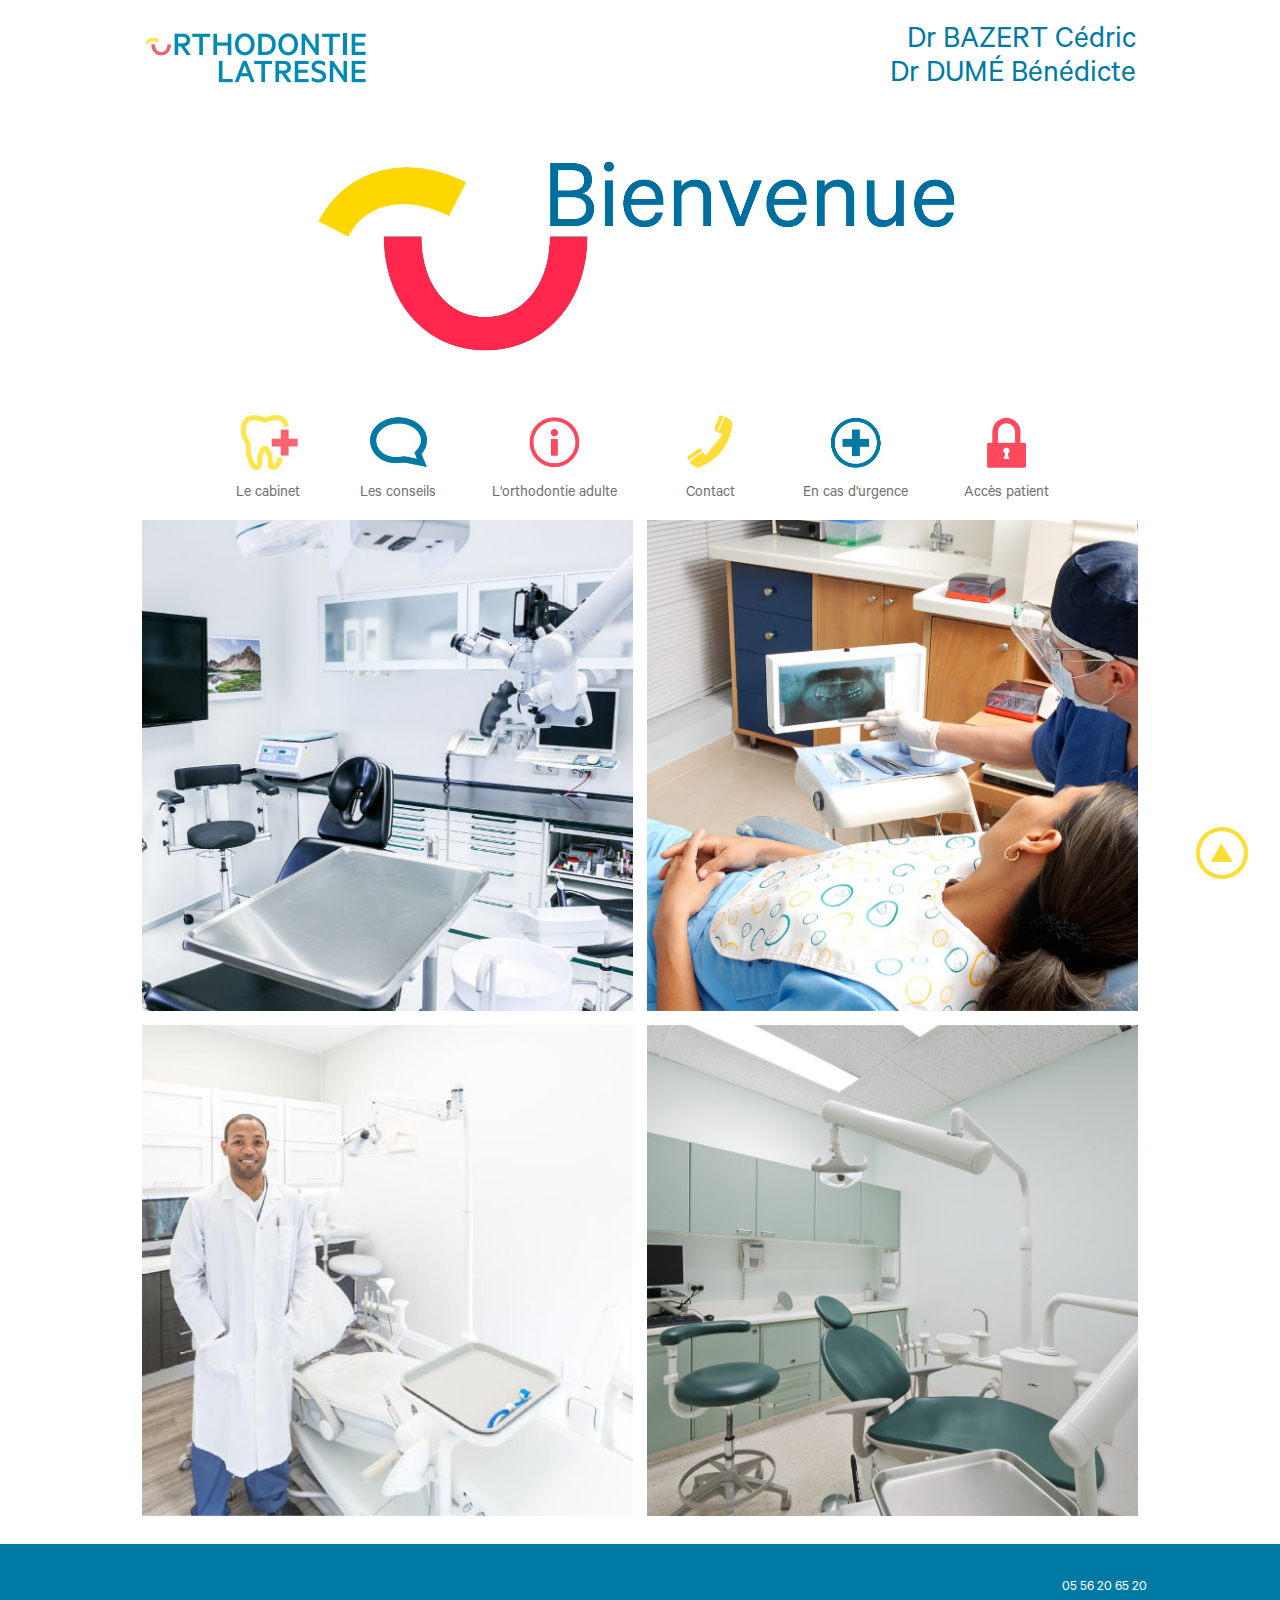
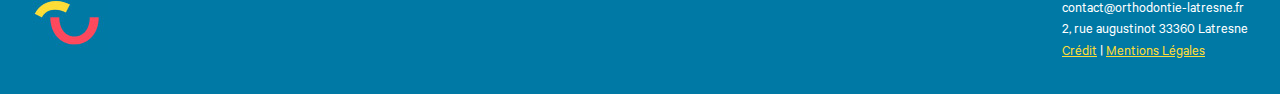
==== index.html @ e1a54021 "V0.4" ====
<!DOCTYPE html>
<html>
<head>
	<meta charset="utf-8">
  <!--<meta http-equiv="Content-Type" content="text/html; charset=UTF-8">-->
  <meta name="viewport" content="width=device-width, initial-scale=1.0">

  <title>Orthodontie Lastresne</title>
<!--[if lt IE 9]>
  <script src="https://oss.maxcdn.com/libs/html5shiv/3.7.0/html5shiv.js"></script>
<![endif]-->
    <link rel="stylesheet" href="css/normalize.css">
  <link href="css/fontawesome-all.css" rel="stylesheet">
   <link rel="stylesheet" href="css/animate.css">
      <link rel="stylesheet" href="css/bootstrap.min.css">
    <link rel="stylesheet" href="style.css">
</head>
<body>


<div class="container-loader">
	<div class="aucentre text-center">
		<span class="loader align-middle"></span>
	</div>
</div>




<!--<header class="container-fluid">
	<div class="row">
		<div class="col-6 mr-auto">
			<a class="navbar-brand" href="#"><img src="logo.png" alt="Orhodontie Latresne"></a>
		</div>
		<div class="col-6">
			<div class="docteurs">
			 Dr BAZERT Cédric<br>
			 Dr DUME Bénédicte
			</div>
		</div>
	</div>
</header>-->
<header class="d-none" id="top">
	<a class="navbar-brand" href="#"><img src="logo.png" alt="Orhodontie Latresne"></a>
	<div class="docteurs">
		 Dr BAZERT Cédric <br>
     Dr DUMÉ Bénédicte
	</div>
</header>

<div style="text-align: center; " class="d-none" id="bienvenue">
		<img src="bienvenue.png" alt="bienvenue" style="max-width: 100%;">
</div>


<nav class="navbar d-none "> <!-- navbar-expand-lg navbar-light -->

<!--
  <button class="navbar-toggler" type="button" data-toggle="collapse" data-target="#navbarSupportedContent" aria-controls="navbarSupportedContent" aria-expanded="false" aria-label="Toggle navigation">
    <span class="navbar-toggler-icon"></span>
  </button>
-->

  <div class="navbar-collapse" id="navbarSupportedContent"> <!-- collapse -->
    <ul class="navbar-nav"> <!--  mr-auto -->

     <!-- <li class="nav-item active">
        <a class="nav-link" href="#">Home <span class="sr-only">(current)</span></a>
      </li>-->

      <li class="nav-item">
        <a class="nav-link" href="cabinet.html">
        	<img src="menu_cabinet.jpg" alt="Le cabinet"><span class="texte-menu"><br>Le cabinet</span>
    	</a>
      </li>
      <li class="nav-item">
        <a class="nav-link" href="conseils.html">
        	<img src="menu_conseils.jpg" alt="Les conseils"><span class="texte-menu"><br>Les conseils</span>
    	</a>
      </li>
      <li class="nav-item">
        <a class="nav-link" href="ortho.html">
        	<img src="menu_orthodontie.jpg" alt="L'orthodontie adulte"><span class="texte-menu"><br>L'orthodontie adulte</span>
    	</a>
      </li>
      <li class="nav-item">
        <a class="nav-link" href="contact.html">
        	<img src="menu_contact.jpg" alt="Contact"><span class="texte-menu"><br>Contact</span>
    	</a>
      </li>
      <li class="nav-item">
        <a class="nav-link" href="urgence.html">
        	<img src="menu_urgence.jpg" alt="En cas d'urgence"><span class="texte-menu"><br>En cas d'urgence</span>
        </a>
      </li>   
      <li class="nav-item">
        <a class="nav-link" href="acces.html">
        	<img src="menu_acces.jpg" alt="Accès patient"><span class="texte-menu"><br>Accès patient</span>
        </a>
      </li>         
    <!--  <li class="nav-item dropdown">
        <a class="nav-link dropdown-toggle" href="#" id="navbarDropdown" role="button" data-toggle="dropdown" aria-haspopup="true" aria-expanded="false">
          Dropdown
        </a>
        <div class="dropdown-menu" aria-labelledby="navbarDropdown">
          <a class="dropdown-item" href="#">Action</a>
          <a class="dropdown-item" href="#">Another action</a>
          <div class="dropdown-divider"></div>
          <a class="dropdown-item" href="#">Something else here</a>
        </div>
      </li> -->

    </ul>
   <!-- <form class="form-inline my-2 my-lg-0">
      <input class="form-control mr-sm-2" type="search" placeholder="Search" aria-label="Search">
      <button class="btn btn-outline-success my-2 my-sm-0" type="submit">Search</button>
    </form>-->
  </div>
</nav>



<!--
<nav class="navbar">
  <div class=" navbar-collapse">
  <ul class="navbar-nav" style="flex-direction: row; ">
    <li class="nav-item">1111</li>
    <li class="nav-item">333333333</li>
    <li class="nav-item">22</li>
    <li class="nav-item">333333333</li>
    <li class="nav-item">22</li>
  </ul>
</div>
</nav>
-->





<div  id="hp" class="container-fluid d-none">
  
  <div class="row">
    <div class="col-sm-6 text-right"><img src="image1hp.jpg" alt=""></div>
    <div class="col-sm-6 text-left"><img src="image2hp.jpg" alt=""></div>
    <div class="col-sm-6 text-right"><img src="image3hp.jpg" alt=""></div>
    <div class="col-sm-6 text-left"><img src="image4hp.jpg" alt=""></div>
  </div>

</div>



<footer class="d-none">
  <img src="logofooter.jpg" alt="" />
  <div>
    05 56 20 65 20 <br>
    contact@orthodontie-latresne.fr<br>
    2, rue augustinot 33360 Latresne<br>
    <a href="" >Crédit</a> | <a href="">Mentions Légales</a>
  </div>
</footer>





<a href="#top" id="backtotop" title="Retourner en haut de la page" style="display: block;"></a>






 <script src="https://ajax.googleapis.com/ajax/libs/jquery/1.9.1/jquery.min.js"></script>
	 <script src="js/bootstrap.min.js" type="text/javascript" charset="utf-8"></script>
   <script type='text/javascript' src='js/smooth-scroll.min.js'></script>
	 	<script type='text/javascript' src='js/script.js'></script>


</body>
</html>
---- style.css ----
/*
Theme Name: Orthodontie Lastresne
Theme URI: http://understrap.com
Author: Holger Koenemann
Author URI: http://www.holgerkoenemann.de
GitHub Theme URI: https://github.com/understrap/understrap
Description: Combination of Automattic´s _s theme and Bootstrap 4. Made as a solid starting point for your next theme project and WordPress website. Use it as starter theme or as a parent theme. It is up to you. Including Font Awesome support, built-in widget slider and much more you need for basic websites. IMPORTANT: All developer dependencies are not bundled with this install file. Just download the .zip, extract it and run "npm install" and "gulp copy-assets" inside the extracted /understrap folder.
That downloads everything and moves it in place so that you can recompile your CSS and JS files;
A developer version (with Gulp/node and Sass sources) is available on gitHub: https://github.com/understrap/understrap
A child theme is available on Github, too: https://github.com/understrap/understrap-child;
Version: 0.8.8
License: UnderStrap WordPress Theme, Copyright 2013-2017 Holger Koenemann
UnderStrap is distributed under the terms of the GNU GPL version 2
License URI: http://www.gnu.org/licenses/gpl-2.0.html
Text Domain: understrap
Tags: one-column, custom-menu, featured-images, theme-options, translation-ready

This theme, like WordPress, is licensed under the GPL.
UnderStrap is based on Underscores http://underscores.me/, (C) 2012-2016 Automattic, Inc.

Resource Licenses:
Font Awesome: http://fontawesome.io/license (Font: SIL OFL 1.1, CSS: MIT License)
Bootstrap: http://getbootstrap.com | https://github.com/twbs/bootstrap/blob/master/LICENSE (Code licensed under MIT, documentation under CC BY 3.0.)
Owl Carousel 2: http://www.owlcarousel.owlgraphic.com/ | https://github.com/smashingboxes/OwlCarousel2/blob/develop/LICENSE (Code licensed under MIT)
and of course
jQuery: https://jquery.org | (Code licensed under MIT)
WP Bootstrap Navwalker by Edward McIntyre: https://github.com/twittem/wp-bootstrap-navwalker | GNU GPL
*/

/*
This file is just used to identify the theme in WordPress.
The compiled CSS output can be found in /css/theme.css
The SASS sources for it can be found in /sass/
The dependencies can be found in /src/ after running "gulp copy-assets" terminal command

...and now go out and play!
*/



	    #wpadminbar{
        display:none;
    }



@font-face {
  font-family: Calibre;
  src: url(Calibre-Regular.otf);
}

html{
		overflow: hidden;
}

html, body{
	width: 100%;
	height: 100%;
	font-size: 100%; 
	font-weight: 400;
	color: #FFFFFF;
	background-color: white;
	font-family: Calibre;

}

header{
padding: 1rem;
display: flex;
justify-content: space-between;
align-items: center;
	max-width: 80%;
	margin: 0 auto;
}


.docteurs{
	/*display: inline;*/
	text-align: right;
	color: #0079A5;
	font-size: 2rem;
	line-height: 1.06;
	
}




/*
.navbar-collapse{
	justify-content: center;
}*/


/*
.navbar, .navbar-collapse{
	justify-content: center;
}*/

.navbar-nav{
	justify-content: space-around;
	flex-direction: row;
	max-width: 70%;
	margin: 0 auto;
	flex-wrap: wrap;
}

.nav-link{
	text-align: center;
}

.navbar-light .navbar-nav .nav-link{
	text-align: center;
}

.texte-menu{
	color: #707070;
}

#hp {
	/*text-align: center;*/
	max-width: 80%;
	margin: 0 auto;
}

#hp div {
padding-right: 7px;
padding-left: 7px;
padding-bottom: 14px;
}

#hp img {
max-width: 100%;
}

footer{
	background-color: #0079A5;
	padding: 2rem;
display: flex;
justify-content: space-between;
align-items: center;
color: white;
font-size: .9rem;
}

footer a {
	color : #FFDD37;
	text-decoration: underline;
}
footer a:hover {
	color : #FF495D;
	text-decoration: none;
}

#cabinet {
	/*text-align: center;*/
	max-width: 80%;
	margin: 0 auto;
}
#cabinet div {
padding-right: 7px;
padding-left: 7px;


}
#cabinet .ligne {
margin-bottom: 14px;
}

#cabinet .blocrouge {
background-color: #FF495D; 
max-width:503px; 
height: 100%; 
width: 100%; 
padding: 3rem;
float: right;
overflow: auto;
display: flex;
flex-direction: column;
justify-content: center;
}



#cabinet .blocbleu {
background-color: #0079A5; 
max-width:503px; 
/*max-height: 503px; */
height: 100%; 
width: 100%; 
padding: 3rem;
float: left;
overflow: auto;
display: flex;
flex-direction: column;
justify-content: center;
/*margin-right:auto; 
margin-left:0;*/

}

#cabinet .blocjaune {
background-color: #FFDD37; 
max-width:503px; 
/*max-height: 503px; */
height: 100%; 
width: 100%; 
padding: 3rem;
float: right;
overflow: auto;
display: flex;
flex-direction: column;
justify-content: center;
/*margin-right:auto; 
margin-left:0;*/

}

 img {
max-width: 100%;
}


#cabinet h1 {
font-size: 2.2rem;
color: #FFDD37;
text-align: center;
margin-bottom: 2rem;
}

#cabinet h2 {
font-size: 1.6rem;
color: #FF495D;
margin-top: 2.2rem;
margin-bottom: 1.2rem;
}


#cabinet p {
font-size: 0.9rem;
font-weight: 200;
}

#cabinet p span{
font-size: 1.1rem;
font-weight: 200;
line-height: 1.2rem;
}


.nopacity{
	opacity: 0;
}

#cabinet .bleu{
	color: #0079A5;
}

#cabinet .flechejaune{
width: 100%;
position: relative;
bottom: 0px;
max-width:503px; 
float: right;
}




.bleu{
	color: #0079A5;
}

.rouge{
	color: #FF495D;
}

.jaune{
	color: #FFDD37;
}


#sousmenuconseils .fixed{
position: fixed;
top:100px;
z-index: 100;
background-color: white;
}


#sousmenuconseils a {
	padding-right: 0px;
padding-left: 30px;
}

.bgrouge{
	background-color: #FF495D;
	display: flex;
flex-direction: column;
justify-content: space-around;
align-items: center;
padding: 2rem;
padding-bottom: 1rem;
height: 100%;
}


.bgjaune{
	background-color: #FFDD37;
	display: flex;
flex-direction: column;
justify-content: space-around;
align-items: center;
padding: 2rem;
padding-bottom: 1rem;
height: 100%;
}

.bgbleu{
	background-color: #0079A5;;
	display: flex;
flex-direction: column;
justify-content: space-around;
align-items: center;
padding: 2rem;
padding-bottom: 1rem;
height: 100%;
}


.bgblanc{
	background-color: #FFF;
	display: flex;
flex-direction: column;
justify-content: space-around;
align-items: center;
/*padding: 2rem;*/
padding-bottom: 1rem;
height: 100%;
}

a{
	color: white; 
}
a:hover{
	color: inherit; 
   -webkit-transition: all 1s; /* Safari prior 6.1 */
  transition: all 1s;
}
 .bloc a{
	 
   -webkit-transition: all 1s; /* Safari prior 6.1 */
  transition: all 1s;
}
 .bloc a:hover{
	
  transform: scale(.98, .98);
   -webkit-transition: all 1s; /* Safari prior 6.1 */
  transition: all 1s;
}

 .bloc2 a{
 /*	color: inherit;*/

   -webkit-transition: all 1s; /* Safari prior 6.1 */
  transition: all 1s;
}


 .bloc2 a:hover{
	color: inherit;
 /* transform: translate(0px, 5px);
   -webkit-transition: all 1s;*/
  transition: all 1s;
}
/*
 .bloc2 a:hover>.arrow-downbleu{
	color: inherit;
  transform: translate(0px, 5px);
   -webkit-transition: all 1s; 
  transition: all 1s;
}*/

.bloc2:hover { 
  transform: translate(0px, 4px);
   -webkit-transition: all 1s; /* Safari prior 6.1 */
  transition: all 1s;
 }

a.bleu, a.rouge, a.jaune{
	
	-webkit-transition: all 1s; /* Safari prior 6.1 */
  transition: all 1s;

}


a.bleu:hover{
/* outline: 5px solid grey;*/
color: #0079A5;
 /*color: #FF495D;*/
 /*text-decoration: none;*/
 -webkit-transition: all 1s; /* Safari prior 6.1 */
  transition: all 1s;
 /* transform: scale(.9, .9);*/
}
 a.rouge:hover{
 /*outline: 5px solid grey;*/
 color: #FF495D;
 /*color: #0079A5;*/
 /*text-decoration: none;*/
 -webkit-transition: all 1s; /* Safari prior 6.1 */
  transition: all 1s;
 /* transform: scale(.9, .9);*/
}
 a.jaune:hover{
 /*outline: 5px solid grey;*/
 color: #FFDD37;
 /*color: #0079A5;*/
 /*text-decoration: none;*/
 -webkit-transition: all 1s; /* Safari prior 6.1 */
  transition: all 1s;
 /* transform: scale(.9, .9);*/
}




.arrow-downrouge {
  width: 0; 
  height: 0; 
  border-left: 200px solid transparent;
  border-right: 200px solid transparent;
  
  border-top: 40px solid #FF495D;
 /* -webkit-transition: all 1s;
  transition: all 1s;*/
}

.arrow-downbleu {
  width: 0; 
  height: 0; 
  border-left: 200px solid transparent;
  border-right: 200px solid transparent;
  display: block;
  border-top: 40px solid #0079A5;
 /* -webkit-transition: all 1s; 
  transition: all 1s;*/
}

.arrow-downjaune {
  width: 0; 
  height: 0; 
  border-left: 200px solid transparent;
  border-right: 200px solid transparent;
  
  border-top: 40px solid #FFDD37;
 /* -webkit-transition: all 1s; 
  transition: all 1s;*/
}




#conseils {
	/*text-align: center;*/
	max-width: 80%;
	margin: 0 auto;
}

#conseils .blocrouge {
background-color: #FF495D; 
max-width:503px; 
height: 100%; 
width: 100%; 
padding: 3rem;
float: right;
overflow: auto;
display: flex;
flex-direction: column;
justify-content: center;
}


#conseils h1 {
font-size: 2.2rem;
color: #FFDD37;
text-align: center;
margin-bottom: 2rem;
}


#conseils .ligne {
padding-right: 7px;
padding-left: 7px;
margin-bottom: 14px;
}

#conseils .ligne2 {
padding-right: 4px;
padding-left: 4px;
margin-bottom: 4px;
}

#conseils .bloc2 {
padding: 4px;
}

#conseils .bloc {
padding: 3px;
}


#conseils p {
font-size: 0.9rem;
font-weight: 200;
}


	
	.video-responsive{
    overflow:hidden;
    margin-top: 1rem;
    padding-bottom:56.25%;
    position:relative;
    height:0;
}
.video-responsive iframe{
    left:0;
    top:0;
    height:100%;
    width:100%;
    position:absolute;
}
  .video-fluid{
	  height:100%;
	  width:100%;
	  /* background-color: black; */
  }  



#backtotop {
  display: none; /* Hidden by default */
  position: fixed; /* Fixed/sticky position */
  bottom: 20px; /* Place the button at the bottom of the page */
  right: 30px; /* Place the button 30px from the right */
  z-index: 99; /* Make sure it does not overlap */
  border: none; /* Remove borders */
  outline: none; /* Remove outline */
  /*background-color: red; */
  color: white; /* Text color */
  cursor: pointer; /* Add a mouse pointer on hover */
  padding: 15px; /* Some padding */
  border-radius: 30px; /* Rounded corners */
/*background-color: rgba(0, 0, 0, 1);
            background-repeat: no-repeat;
            background-position: center center;*/
background-image: url(flechetotop.png);  
            height: 55px;
            width: 55px;
            /*transform: rotate(-90deg);*/
}

#backtotop:hover {
  background-color: #555; /* Add a dark-grey background on hover */
}



/*****************LOADER***************/



@keyframes tourne {
    0% { transform: rotate(0deg); }
    100% { transform: rotate(360deg); }
}

@keyframes spin {
    0% { transform: rotate(0deg); }
    100% { transform: rotate(360deg); }
}

.container-loader {
	padding: 0;
	margin: 0;
width: 100%;
height: 100%;
   background-color: #fff; 

	}

	.aucentre{
	
		width: 100%;
		height:100%;
	  transform: translate(-60px, -60px);
		-webkit-transform: translate(-60px, -60px);
	}
	
.loader {
border: 20px solid transparent;
  border-bottom: 20px solid #FF495D;
    border-top: 20px solid #FFDD37; 
    border-radius: 50%;
   width: 150px;
    height: 150px;
position: absolute;
top: 50%;
 	left: 50%;
   animation: spin 2s linear infinite;
	 -webkit-animation: spin 2s linear infinite;

}





/********************RESPONSIVE******************/



@media (max-width: 992px){

/*
	.texte-menu{
		display: none;
	}*/


	.navbar-nav{
	max-width: 95%;
}
	header{
	max-width: 95%;
}
	.docteurs{
	font-size: 1.5rem;
}

#cabinet h1 {
font-size: 1.5rem;

margin-bottom: 1rem;
}

#cabinet p {
font-size: 0.8rem;

}


}

@media (max-width: 700px){

.texte-menu{
	display: none;
}


 }



@media (min-width: 1024px){

#fichesconseils{
	max-width: 80%;
	margin: 0 auto;
}


 }


 @media (min-width: 1297px){



#videos{
	/*max-width: 80%;*/
	margin: 0 auto;
}

 }*
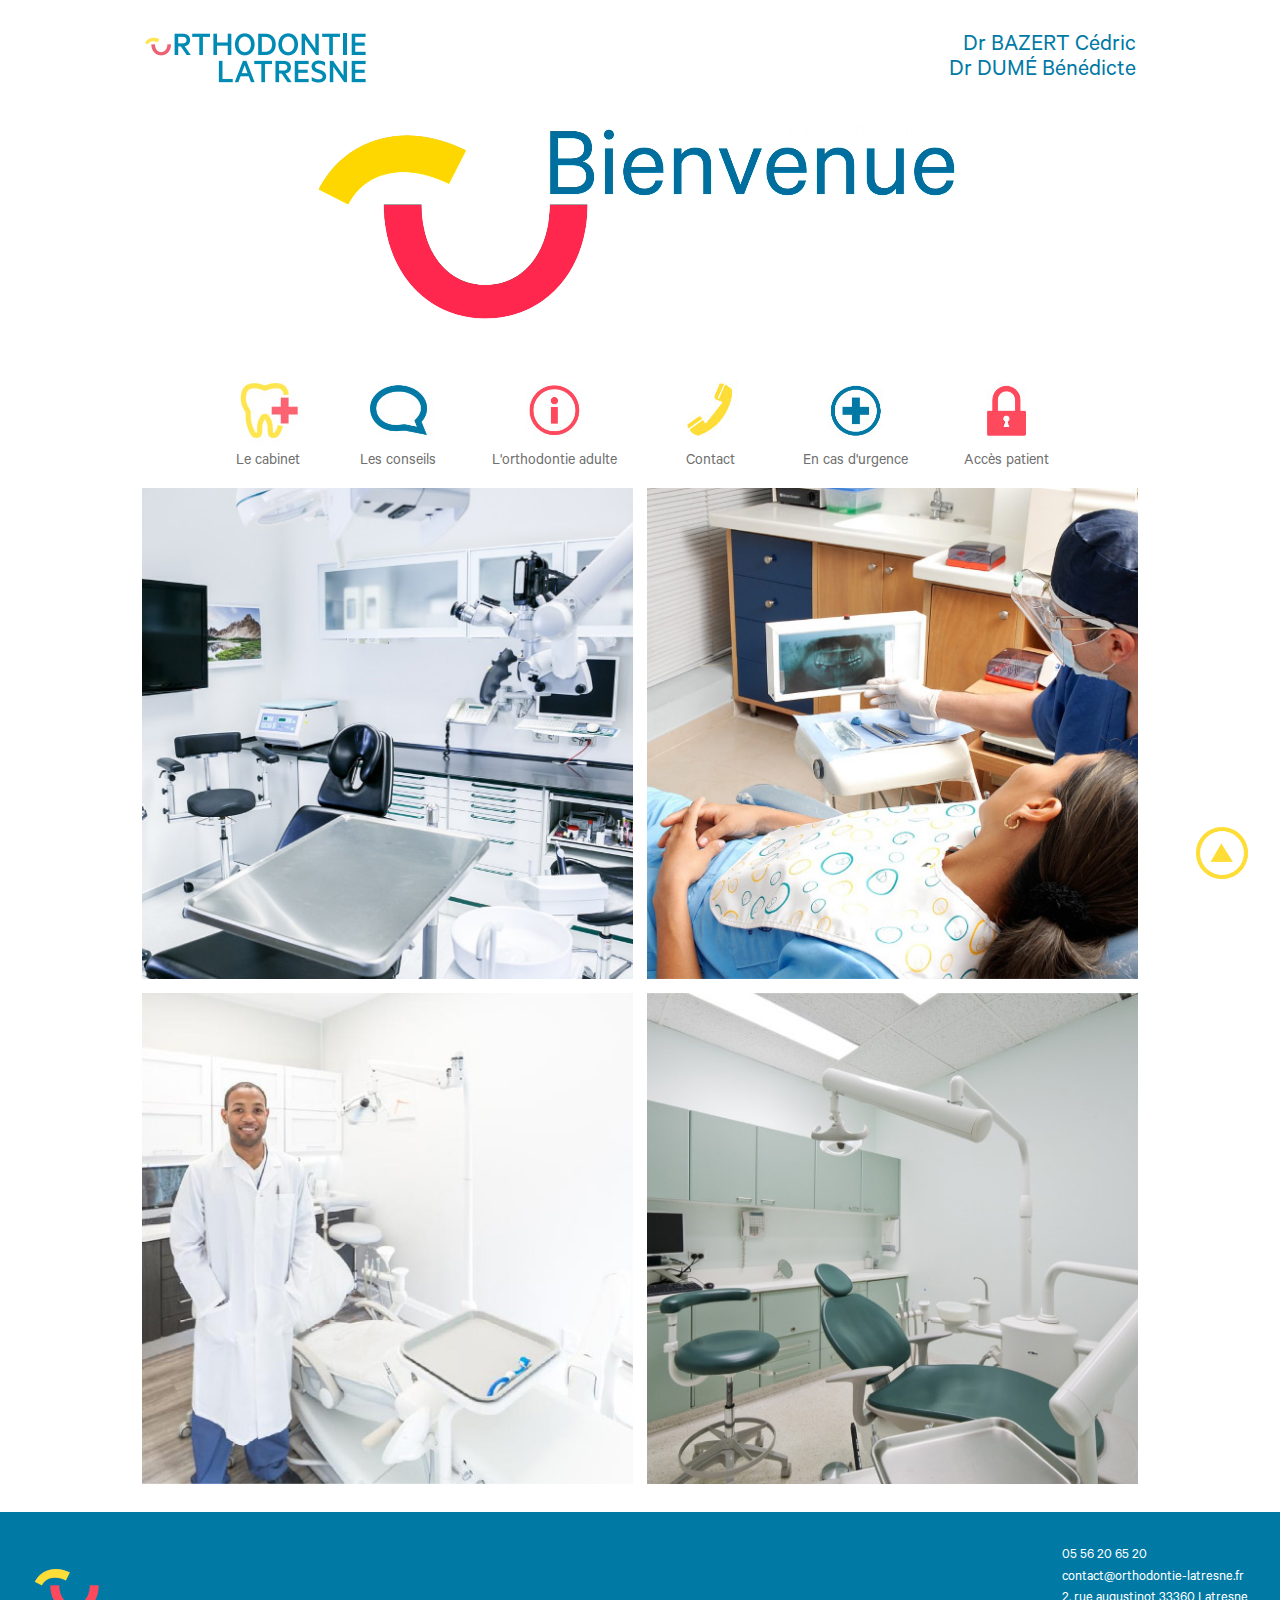
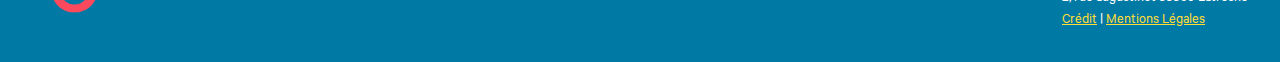
==== commit d0850802: "V0.5" ====
--- a/index.html
+++ b/index.html
@@ -40,15 +40,35 @@
 		</div>
 	</div>
 </header>-->
-<header class="d-none" id="top">
+
+<!--
+<header class="d-none fixed-top" id="top"> 
 	<a class="navbar-brand" href="#"><img src="logo.png" alt="Orhodontie Latresne"></a>
 	<div class="docteurs">
 		 Dr BAZERT Cédric <br>
      Dr DUMÉ Bénédicte
 	</div>
 </header>
-
-<div style="text-align: center; " class="d-none" id="bienvenue">
+-->
+
+<header class="d-none fixed-top" id="top"> <!--  sticky-top-->
+
+  <div class="container-fluid">
+    <div class="row">
+      <div class="col-6">
+       <a class="navbar-brand" href="index.html"><img src="logo.png" alt="Orhodontie Latresne"></a>
+     </div>
+     <div class="col-6 docteurs">
+       Dr BAZERT Cédric <br>
+       Dr DUMÉ Bénédicte
+     </div>
+  </div>
+</div>
+
+</header>
+
+
+<div style="text-align: center; margin-top: 114px;" class="d-none" id="bienvenue">
 		<img src="bienvenue.png" alt="bienvenue" style="max-width: 100%;">
 </div>
 
--- a/style.css
+++ b/style.css
@@ -66,19 +66,31 @@
 
 header{
 padding: 1rem;
-display: flex;
+/*display: flex;
 justify-content: space-between;
-align-items: center;
+align-items: center;*/
 	max-width: 80%;
 	margin: 0 auto;
-}
+	background-color: white;
+	/*position: fixed;*/
+}
+
+header .container-fluid{
+
+	padding: 0;
+} 
+header .row{
+	align-items: center;
+	padding: 0;
+}
+
 
 
 .docteurs{
 	/*display: inline;*/
 	text-align: right;
 	color: #0079A5;
-	font-size: 2rem;
+	font-size: 1.5rem;
 	line-height: 1.06;
 	
 }
@@ -279,18 +291,23 @@
 	color: #FFDD37;
 }
 
-
+/*
 #sousmenuconseils .fixed{
 position: fixed;
 top:100px;
 z-index: 100;
 background-color: white;
-}
-
+}*/
+
+/*
+#sousmenuconseils {
+padding-top: 1rem;
+}*/
 
 #sousmenuconseils a {
 	padding-right: 0px;
 padding-left: 30px;
+
 }
 
 .bgrouge{
@@ -637,7 +654,7 @@
 	max-width: 95%;
 }
 	.docteurs{
-	font-size: 1.5rem;
+	font-size: 1rem;
 }
 
 #cabinet h1 {
@@ -660,6 +677,13 @@
 	display: none;
 }
 
+#conseils .blocrouge{
+	padding: 1rem;
+}
+#conseils h1{
+	font-size: 1.8rem;
+	margin-bottom: 1rem;
+}
 
  }
 
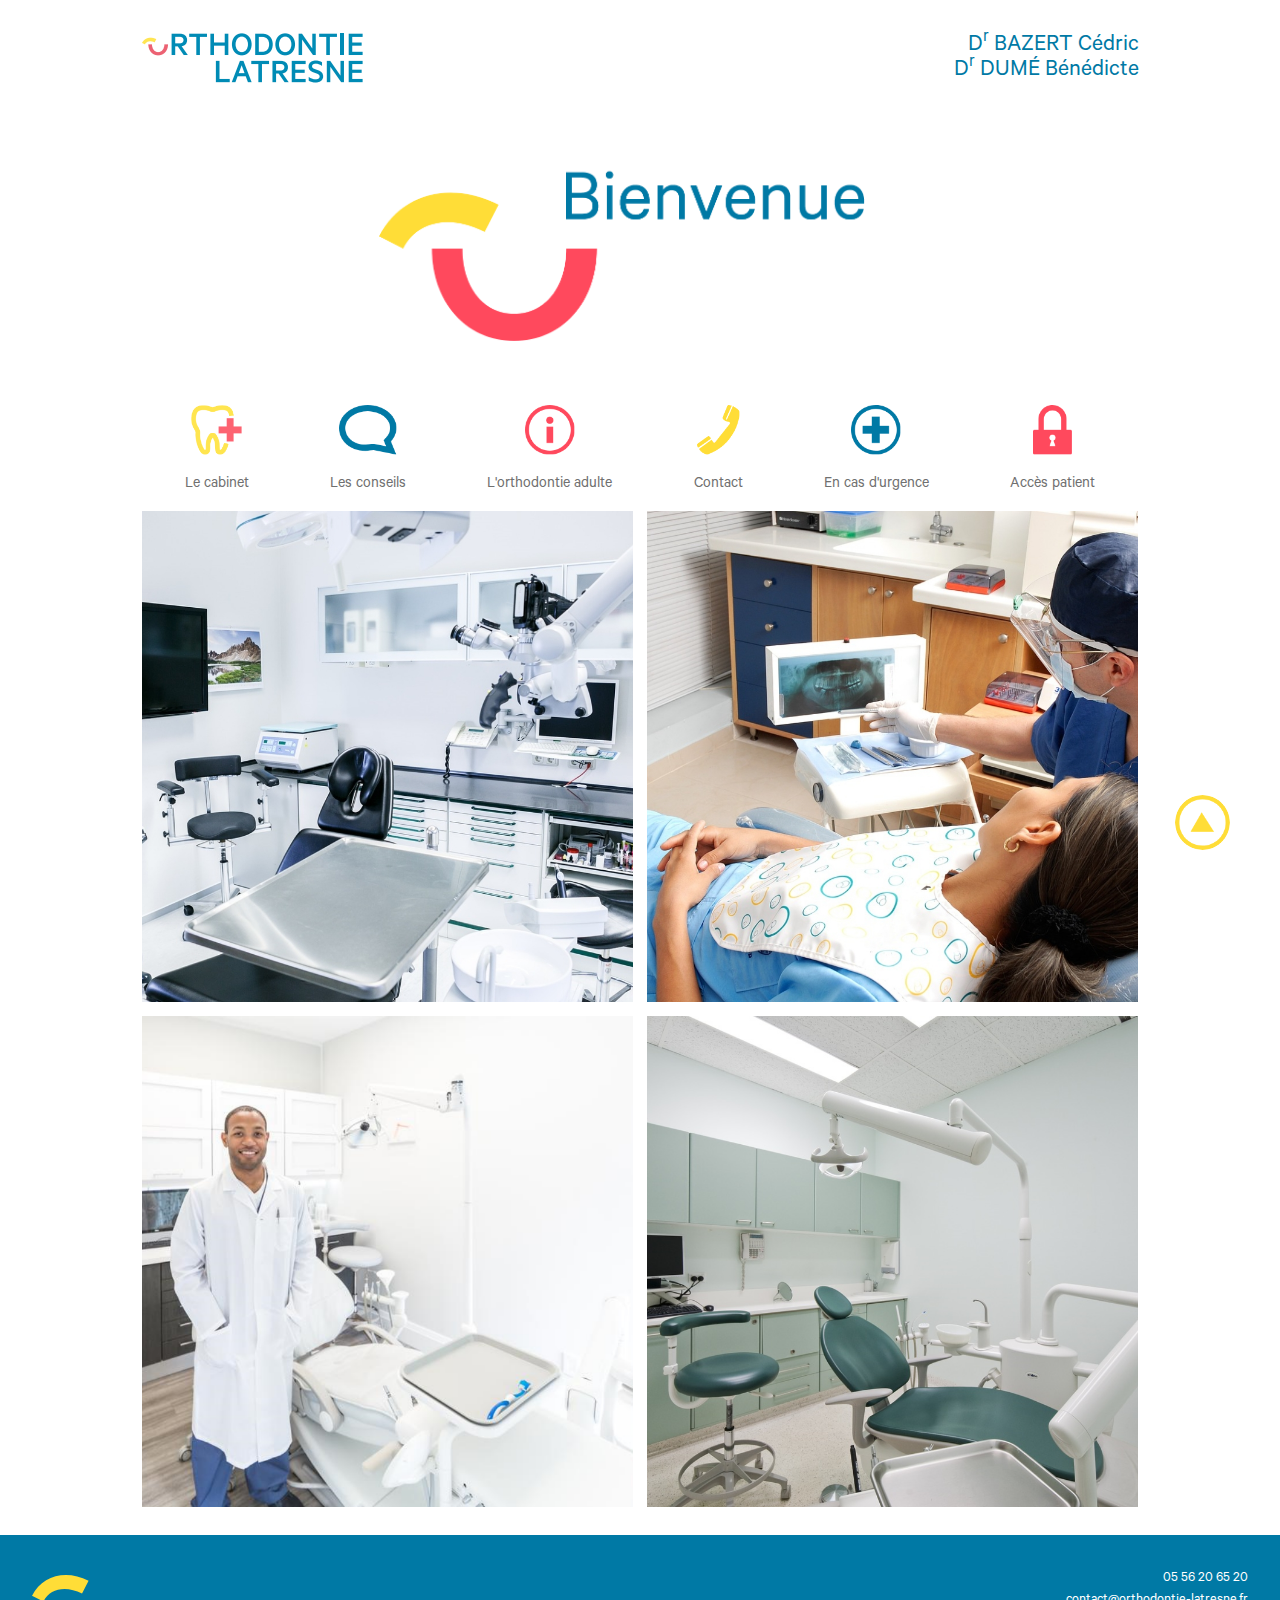
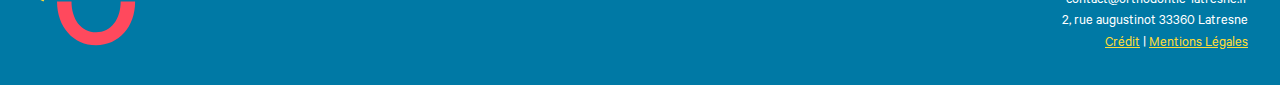
==== commit 0d349f19: "V0.6" ====
--- a/index.html
+++ b/index.html
@@ -59,8 +59,8 @@
        <a class="navbar-brand" href="index.html"><img src="logo.png" alt="Orhodontie Latresne"></a>
      </div>
      <div class="col-6 docteurs">
-       Dr BAZERT Cédric <br>
-       Dr DUMÉ Bénédicte
+       D<sup>r</sup> BAZERT Cédric <br>
+       D<sup>r</sup> DUMÉ Bénédicte
      </div>
   </div>
 </div>
@@ -68,12 +68,12 @@
 </header>
 
 
-<div style="text-align: center; margin-top: 114px;" class="d-none" id="bienvenue">
-		<img src="bienvenue.png" alt="bienvenue" style="max-width: 100%;">
-</div>
-
-
-<nav class="navbar d-none "> <!-- navbar-expand-lg navbar-light -->
+<div style="text-align: center; margin-top: 114px;" class="d-none animated fadeInDown" id="bienvenue">
+		<img src="img/bienvenue.png" alt="bienvenue" style="max-width: 100%; max-height:275px; padding: 3rem;">
+</div>
+
+
+<nav class="navbar d-none " > <!--style="max-width: 80%; margin: 0 auto;">  navbar-expand-lg navbar-light -->
 
 <!--
   <button class="navbar-toggler" type="button" data-toggle="collapse" data-target="#navbarSupportedContent" aria-controls="navbarSupportedContent" aria-expanded="false" aria-label="Toggle navigation">
@@ -90,32 +90,32 @@
 
       <li class="nav-item">
         <a class="nav-link" href="cabinet.html">
-        	<img src="menu_cabinet.jpg" alt="Le cabinet"><span class="texte-menu"><br>Le cabinet</span>
+        	<img src="img/menu_cabinet.png" alt="Le cabinet" ><span class="texte-menu"><br>Le cabinet</span>
     	</a>
       </li>
       <li class="nav-item">
         <a class="nav-link" href="conseils.html">
-        	<img src="menu_conseils.jpg" alt="Les conseils"><span class="texte-menu"><br>Les conseils</span>
+        	<img src="img/menu_conseils.png" alt="Les conseils"><span class="texte-menu"><br>Les conseils</span>
     	</a>
       </li>
       <li class="nav-item">
         <a class="nav-link" href="ortho.html">
-        	<img src="menu_orthodontie.jpg" alt="L'orthodontie adulte"><span class="texte-menu"><br>L'orthodontie adulte</span>
+        	<img src="img/menu_ortho.png" alt="L'orthodontie adulte"><span class="texte-menu"><br>L'orthodontie adulte</span>
     	</a>
       </li>
       <li class="nav-item">
         <a class="nav-link" href="contact.html">
-        	<img src="menu_contact.jpg" alt="Contact"><span class="texte-menu"><br>Contact</span>
+        	<img src="img/menu_contact.png" alt="Contact" ><span class="texte-menu"><br>Contact</span>
     	</a>
       </li>
       <li class="nav-item">
         <a class="nav-link" href="urgence.html">
-        	<img src="menu_urgence.jpg" alt="En cas d'urgence"><span class="texte-menu"><br>En cas d'urgence</span>
+        	<img src="img/menu_urgence.png" alt="En cas d'urgence"><span class="texte-menu"><br>En cas d'urgence</span>
         </a>
       </li>   
       <li class="nav-item">
         <a class="nav-link" href="acces.html">
-        	<img src="menu_acces.jpg" alt="Accès patient"><span class="texte-menu"><br>Accès patient</span>
+        	<img src="img/menu_patient.png" alt="Accès patient" ><span class="texte-menu"><br>Accès patient</span>
         </a>
       </li>         
     <!--  <li class="nav-item dropdown">
@@ -161,16 +161,43 @@
 <div  id="hp" class="container-fluid d-none">
   
   <div class="row">
-    <div class="col-sm-6 text-right"><img src="image1hp.jpg" alt=""></div>
+    <!--<div class="col-sm-6 text-right"><img src="image1hp.jpg" alt=""></div>
     <div class="col-sm-6 text-left"><img src="image2hp.jpg" alt=""></div>
     <div class="col-sm-6 text-right"><img src="image3hp.jpg" alt=""></div>
-    <div class="col-sm-6 text-left"><img src="image4hp.jpg" alt=""></div>
-  </div>
-
-</div>
-
-
-
+    <div class="col-sm-6 text-left"><img src="image4hp.jpg" alt=""></div>-->
+    <div class="col-sm-6 text-right"><img src="img/img1.jpg" alt=""></div>
+    <div class="col-sm-6 text-left"><img src="img/img2.jpg" alt=""></div>
+    <div class="col-sm-6 text-right"><img src="img/img3.png" alt=""></div>
+    <div class="col-sm-6 text-left"><img src="img/img4.png" alt=""></div>
+  </div>
+
+</div>
+
+
+
+
+
+
+
+<footer class="d-none">
+  <div class="container-fluid">
+    <div class="row">
+      <div class="col-6">
+        <img src="img/logofooterblanc.png" alt="" />
+      </div>
+      <div class="col-6 text-right">
+        05 56 20 65 20 <br>
+        contact@orthodontie-latresne.fr<br>
+        2, rue augustinot 33360 Latresne<br>
+        <a href="" >Crédit</a> | <a href="">Mentions Légales</a>
+      </div>
+    </div>
+  </div>
+</footer>
+
+
+
+<!--
 <footer class="d-none">
   <img src="logofooter.jpg" alt="" />
   <div>
@@ -180,7 +207,7 @@
     <a href="" >Crédit</a> | <a href="">Mentions Légales</a>
   </div>
 </footer>
-
+-->
 
 
 
--- a/style.css
+++ b/style.css
@@ -69,22 +69,30 @@
 /*display: flex;
 justify-content: space-between;
 align-items: center;*/
+	
+	background-color: white;
+	/*position: fixed;*/
+
+/*
+	   -webkit-transition: all 1s; 
+  transition: all 1s;*/
+}
+
+header .container-fluid{
+
+	padding: 0;
 	max-width: 80%;
 	margin: 0 auto;
-	background-color: white;
-	/*position: fixed;*/
-}
-
-header .container-fluid{
-
-	padding: 0;
 } 
 header .row{
 	align-items: center;
 	padding: 0;
 }
 
-
+.navbar{
+	max-width: 80%;
+	margin: 0 auto;
+}
 
 .docteurs{
 	/*display: inline;*/
@@ -112,9 +120,16 @@
 .navbar-nav{
 	justify-content: space-around;
 	flex-direction: row;
-	max-width: 70%;
+	/*max-width: 70%;*/
 	margin: 0 auto;
 	flex-wrap: wrap;
+
+}
+
+.navbar-nav img{
+
+	max-height: 50px;
+	margin-bottom: 1rem;
 }
 
 .nav-link{
@@ -125,8 +140,27 @@
 	text-align: center;
 }
 
+
+.navbar-scroll {
+padding: 0;
+padding-bottom: 5px;
+  /* -webkit-transition: all 0.25s ease-in;
+  transition: all 0.25s ease-in;*/
+
+}
+
+.navbar-scroll img{
+max-height: 35px;
+margin-bottom: 0rem;
+
+}
+.navbar-scroll .texte-menu{
+	display: none;
+}
+
 .texte-menu{
 	color: #707070;
+	/*margin-top: 1rem;*/
 }
 
 #hp {
@@ -147,14 +181,28 @@
 
 footer{
 	background-color: #0079A5;
-	padding: 2rem;
-display: flex;
+	/*padding: 2rem;*/
+/*display: flex;
 justify-content: space-between;
-align-items: center;
+align-items: center;*/
 color: white;
 font-size: .9rem;
 }
 
+footer .container-fluid{
+		background-color: #0079A5;
+	justify-content: space-between;
+	/*color: #0079A5;*/
+	padding: 2rem;
+
+}
+
+footer .row{
+
+	justify-content: space-between;
+	align-items: center;
+
+}
 footer a {
 	color : #FFDD37;
 	text-decoration: underline;
@@ -163,6 +211,31 @@
 	color : #FF495D;
 	text-decoration: none;
 }
+
+footer .inverse{
+	background-color: #FFF;
+	justify-content: space-between;
+	color: #0079A5;
+	padding: 2rem;
+
+}
+
+footer .inverse .row{
+	background-color: #FFF;
+	justify-content: space-between;
+	align-items: center;
+
+}
+
+footer .inverse a {
+	color : #FF495D;
+	text-decoration: underline;
+}
+footer .inverse a:hover {
+	color : #FFDD37;
+	text-decoration: none;
+}
+
 
 #cabinet {
 	/*text-align: center;*/
@@ -279,6 +352,53 @@
 
 
 
+/**********************************************************/
+/* entire container, keeps perspective */
+.flip-container {
+	perspective: 1000px;
+}
+	/* flip the pane when hovered */
+	.flip-container:hover .flipper, .flip-container.hover .flipper {
+		transform: rotateY(180deg);
+	}
+
+/*.flip-container, .front, .back {
+	width: 320px;
+	height: 480px;
+}*/
+
+/* flip speed goes here */
+.flipper {
+	transition: 0.6s;
+	transform-style: preserve-3d;
+	text-align: center;
+	position: relative;
+}
+
+/* hide back of pane during swap */
+.front, .back {
+	backface-visibility: hidden;
+
+	position: absolute;
+	top: 0;
+	left: 0;
+}
+
+/* front pane, placed above back */
+.front {
+	z-index: 2;
+	/* for firefox 31 */
+	transform: rotateY(0deg);
+}
+
+/* back, initially hidden pane */
+.back {
+	transform: rotateY(180deg);
+}
+
+/**********************************************************************/
+
+
 .bleu{
 	color: #0079A5;
 }
@@ -306,8 +426,9 @@
 
 #sousmenuconseils a {
 	padding-right: 0px;
-padding-left: 30px;
-
+/*padding-left: 30px;*/
+font-size: 2rem;
+font-weight: 200;
 }
 
 .bgrouge{
@@ -560,27 +681,124 @@
 #backtotop {
   display: none; /* Hidden by default */
   position: fixed; /* Fixed/sticky position */
-  bottom: 20px; /* Place the button at the bottom of the page */
-  right: 30px; /* Place the button 30px from the right */
+  bottom: 50px; /* Place the button at the bottom of the page */
+  right: 50px; /* Place the button 30px from the right */
   z-index: 99; /* Make sure it does not overlap */
   border: none; /* Remove borders */
   outline: none; /* Remove outline */
   /*background-color: red; */
   color: white; /* Text color */
   cursor: pointer; /* Add a mouse pointer on hover */
-  padding: 15px; /* Some padding */
-  border-radius: 30px; /* Rounded corners */
+  
+  /*padding: 15px; */
+  border-radius: 30px;
+
 /*background-color: rgba(0, 0, 0, 1);
             background-repeat: no-repeat;
             background-position: center center;*/
-background-image: url(flechetotop.png);  
+background-image: url(img/flechetotop.png);  
+background-size: contain;
             height: 55px;
             width: 55px;
             /*transform: rotate(-90deg);*/
+   -webkit-transition: all .5s ease-out; /* Safari prior 6.1 */
+  transition: all .5s ease-out;
 }
 
 #backtotop:hover {
-  background-color: #555; /* Add a dark-grey background on hover */
+  /*background-color: #000; */
+/*bottom: 25px;*/
+   -webkit-transition: all .5s ease-out; /* Safari prior 6.1 */
+  transition: all .5s ease-out;
+  transform: translate(0, -5px);
+  opacity: .8;
+}
+
+/************ORTHO****************/
+
+
+
+#ortho {
+	/*text-align: center;*/
+
+	background-color: #0079A5;
+}
+
+#ortho .container-fluid{
+		max-width: 80%;
+	margin: 0 auto;
+}
+
+#ortho div {
+padding-right: 7px;
+padding-left: 7px;
+
+
+}
+#ortho .ligne {
+margin-bottom: 14px;
+}
+
+#ortho .blocblanc {
+background-color: #FFf; 
+/*max-width:503px; */
+height: 100%; 
+width: 100%; 
+padding: 3rem;
+float: right;
+overflow: auto;
+display: flex;
+flex-direction: column;
+justify-content: center;
+}
+
+#ortho .bgbleu{
+	background-color: #0079A5;
+overflow: auto;
+	
+}
+
+#ortho .bgbleu p, #ortho .bgbleu h1{
+
+	color: white;
+	
+}
+
+
+#ortho h1 {
+font-size: 2.2rem;
+color: #FF495D;
+text-align: center;
+margin-bottom: 2rem;
+}
+
+#ortho h2 {
+font-size: 1.6rem;
+color: #FF495D;
+margin-top: 2.2rem;
+margin-bottom: 1.2rem;
+}
+
+
+#ortho p {
+font-size: 0.9rem;
+font-weight: 200;
+color: #0079A5;
+}
+
+
+.arrow-downblanc {
+  width: 0; 
+  height: 0; 
+  border-left: 200px solid transparent;
+  border-right: 200px solid transparent;
+  padding: 0!important;
+  border-top: 40px solid #FFF;
+  position: absolute;
+  bottom: -40px;
+
+ /* -webkit-transition: all 1s;
+  transition: all 1s;*/
 }
 
 
@@ -650,7 +868,7 @@
 	.navbar-nav{
 	max-width: 95%;
 }
-	header{
+header .container-fluid{
 	max-width: 95%;
 }
 	.docteurs{
@@ -685,6 +903,45 @@
 	margin-bottom: 1rem;
 }
 
+	header{
+	max-width: 100%;
+}
+
+	.navbar{
+		max-width: 100%;
+	padding: 0;
+	padding-bottom: 10px;
+}
+
+.navbar-nav .nav-link{
+	padding-left: 5px;
+}
+
+#cabinet .blocrouge{
+	padding: 1rem;
+}
+#cabinet .blocjaune{
+	padding: 1rem;
+}
+#cabinet .blocbleu{
+	padding: 1rem;
+}
+
+.bgjaune{
+	padding: 1rem;
+}
+
+.bgbleu{
+	padding: 1rem;
+}
+.bgrouge{
+	padding: 1rem;
+}
+
+#sousmenuconseils a{
+	font-size: 1.2rem;
+}
+
  }
 
 
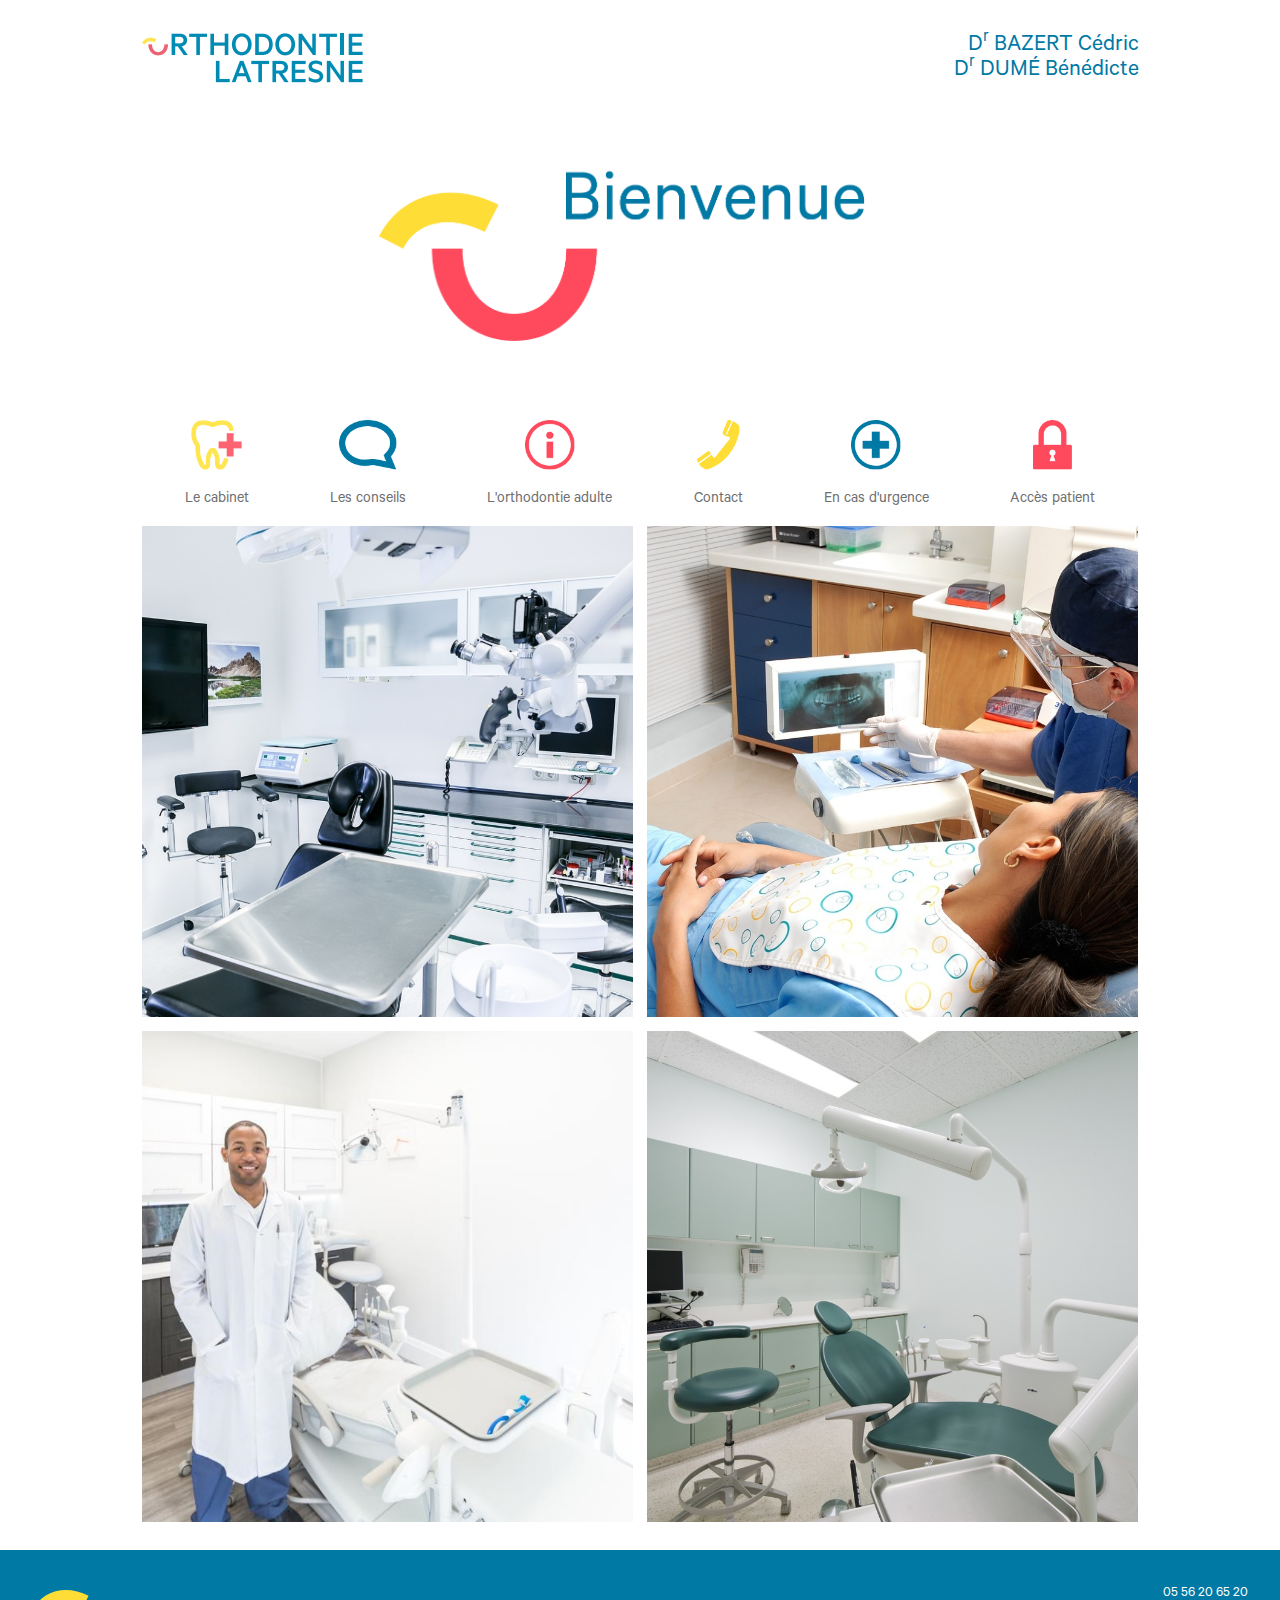
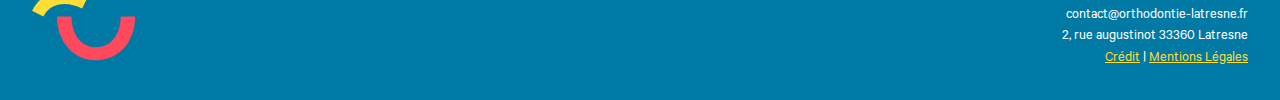
==== commit 3f539efe: "V0.8" ====
--- a/index.html
+++ b/index.html
@@ -68,7 +68,7 @@
 </header>
 
 
-<div style="text-align: center; margin-top: 114px;" class="d-none animated fadeInDown" id="bienvenue">
+<div style="text-align: center; margin-top: 114px; margin-bottom: 15px;" class="d-none animated fadeInDown" id="bienvenue">
 		<img src="img/bienvenue.png" alt="bienvenue" style="max-width: 100%; max-height:275px; padding: 3rem;">
 </div>
 
@@ -140,6 +140,56 @@
 
 
 
+<div class="popup mentions">
+    <div class="popupcontent mentions animated fadeInDown">
+      <div class="fermernl">
+          <!--<button class="btnfermernl">X</button>-->
+         <button class="btnfermernl"><i class="fas fa-times"></i></button>
+        </div>
+      <div class="row">
+          <div class="col-12">
+            <h3>Mentions légales</h3>
+<p>
+La loi nº 2004-575 du 21 juin 2004 pour la confiance dans l’économie numérique fait obligation au propriétaire d’un site web de porter certaines informations à la connaissance du public : <br />
+Raison sociale : <br />
+Numéro RPPS : <br />
+Siège social : <br />
+Téléphone : <br />
+Siret : <br />
+Responsable du site web : <br />
+<br />
+Ce site est conçu à titre purement informatif et est destiné à tout type de public. Il a été réalisé selon la charte ordinale de qualité relative aux sites Internet et ratifiée par le praticien.<br />
+Ces informations permettent également de présenter le cabinet.<br />
+<br />
+Tous les éléments de ce site web sont protégés par la législation sur le droit d’auteur. Par conséquent, toute reproduction totale ou partielle, utilisation, modification, etc sont interdites sans l’autorisation écrite préalable soit du docteur  soit des ayant-droits des éléments concernés.
+</p>
+          </div>
+                        
+      </div>
+  </div>
+</div>
+
+
+<div class="popup credits">
+    <div class="popupcontent credits animated fadeInDown">
+      <div class="fermernl">
+          <!--<button class="btnfermernl">X</button>-->
+         <button class="btnfermernl"><i class="fas fa-times"></i></button>
+        </div>
+      <div class="row">
+          <div class="col-12">
+            <h3>Crédits</h3>
+<p>
+Design : <a href="http://www.mcgdesign.fr/" target="blank">MCG</a><br />
+Développement : <a href="https://madmind.fr" target="blank">Mathieu Dussault</a>
+</p>
+          </div>
+                        
+      </div>
+  </div>
+</div>
+
+
 <!--
 <nav class="navbar">
   <div class=" navbar-collapse">
@@ -189,7 +239,7 @@
         05 56 20 65 20 <br>
         contact@orthodontie-latresne.fr<br>
         2, rue augustinot 33360 Latresne<br>
-        <a href="" >Crédit</a> | <a href="">Mentions Légales</a>
+        <a href="javascript:$('.popup.credits').show();" class="liencredits">Crédit</a> | <a href="javascript:$('.popup.mentions').show();"  class="lienmentions">Mentions Légales</a>
       </div>
     </div>
   </div>
@@ -212,7 +262,7 @@
 
 
 
-<a href="#top" id="backtotop" title="Retourner en haut de la page" style="display: block;"></a>
+<a href="#top" class="d-none"  id="backtotop" title="Retourner en haut de la page" style="display: block;"></a>
 
 
 
--- a/style.css
+++ b/style.css
@@ -38,19 +38,19 @@
 
 
 
-	    #wpadminbar{
-        display:none;
-    }
+#wpadminbar{
+	display:none;
+}
 
 
 
 @font-face {
-  font-family: Calibre;
-  src: url(Calibre-Regular.otf);
+	font-family: Calibre;
+	src: url(Calibre-Regular.otf);
 }
 
 html{
-		overflow: hidden;
+	overflow: hidden;
 }
 
 html, body{
@@ -65,43 +65,48 @@
 }
 
 header{
-padding: 1rem;
+	padding: 1rem;
 /*display: flex;
 justify-content: space-between;
 align-items: center;*/
-	
-	background-color: white;
-	/*position: fixed;*/
+
+background-color: white;
+/*position: fixed;*/
 
 /*
 	   -webkit-transition: all 1s; 
-  transition: all 1s;*/
-}
-
-header .container-fluid{
-
-	padding: 0;
-	max-width: 80%;
-	margin: 0 auto;
-} 
-header .row{
-	align-items: center;
-	padding: 0;
-}
-
-.navbar{
-	max-width: 80%;
-	margin: 0 auto;
-}
-
-.docteurs{
-	/*display: inline;*/
-	text-align: right;
-	color: #0079A5;
-	font-size: 1.5rem;
-	line-height: 1.06;
-	
-}
+	   transition: all 1s;*/
+	}
+
+	header .container-fluid{
+
+		padding: 0;
+		max-width: 80%;
+		margin: 0 auto;
+	} 
+	header .row{
+		align-items: center;
+		padding: 0;
+	}
+
+	#sousmenuconseils{
+		max-width: 80%;
+		margin: 0 auto;
+	}
+
+	.navbar{
+		max-width: 80%;
+		margin: 0 auto;
+	}
+
+	.docteurs{
+		/*display: inline;*/
+		text-align: right;
+		color: #0079A5;
+		font-size: 1.5rem;
+		line-height: 1.06;
+
+	}
 
 
 
@@ -109,49 +114,49 @@
 /*
 .navbar-collapse{
 	justify-content: center;
-}*/
+	}*/
 
 
 /*
 .navbar, .navbar-collapse{
 	justify-content: center;
-}*/
-
-.navbar-nav{
-	justify-content: space-around;
-	flex-direction: row;
-	/*max-width: 70%;*/
-	margin: 0 auto;
-	flex-wrap: wrap;
-
-}
-
-.navbar-nav img{
-
-	max-height: 50px;
-	margin-bottom: 1rem;
-}
-
-.nav-link{
-	text-align: center;
-}
-
-.navbar-light .navbar-nav .nav-link{
-	text-align: center;
-}
-
-
-.navbar-scroll {
-padding: 0;
-padding-bottom: 5px;
+	}*/
+
+	.navbar-nav{
+		justify-content: space-around;
+		flex-direction: row;
+		/*max-width: 70%;*/
+		margin: 0 auto;
+		flex-wrap: wrap;
+
+	}
+
+	.navbar-nav img{
+
+		max-height: 50px;
+		margin-bottom: 1rem;
+	}
+
+	.nav-link{
+		text-align: center;
+	}
+
+	.navbar-light .navbar-nav .nav-link{
+		text-align: center;
+	}
+
+
+	.navbar-scroll {
+		padding: 0;
+		padding-bottom: 5px;
   /* -webkit-transition: all 0.25s ease-in;
   transition: all 0.25s ease-in;*/
 
 }
 
 .navbar-scroll img{
-max-height: 35px;
-margin-bottom: 0rem;
+	max-height: 35px;
+	margin-bottom: 0rem;
 
 }
 .navbar-scroll .texte-menu{
@@ -170,13 +175,13 @@
 }
 
 #hp div {
-padding-right: 7px;
-padding-left: 7px;
-padding-bottom: 14px;
+	padding-right: 7px;
+	padding-left: 7px;
+	padding-bottom: 14px;
 }
 
 #hp img {
-max-width: 100%;
+	max-width: 100%;
 }
 
 footer{
@@ -190,7 +195,7 @@
 }
 
 footer .container-fluid{
-		background-color: #0079A5;
+	background-color: #0079A5;
 	justify-content: space-between;
 	/*color: #0079A5;*/
 	padding: 2rem;
@@ -243,93 +248,93 @@
 	margin: 0 auto;
 }
 #cabinet div {
-padding-right: 7px;
-padding-left: 7px;
+	padding-right: 7px;
+	padding-left: 7px;
 
 
 }
 #cabinet .ligne {
-margin-bottom: 14px;
+	margin-bottom: 14px;
 }
 
 #cabinet .blocrouge {
-background-color: #FF495D; 
-max-width:503px; 
-height: 100%; 
-width: 100%; 
-padding: 3rem;
-float: right;
-overflow: auto;
-display: flex;
-flex-direction: column;
-justify-content: center;
+	background-color: #FF495D; 
+	/*max-width:503px; */
+	height: 100%; 
+	width: 100%; 
+	padding: 3rem;
+	float: right;
+	overflow: auto;
+	display: flex;
+	flex-direction: column;
+	justify-content: center;
 }
 
 
 
 #cabinet .blocbleu {
-background-color: #0079A5; 
-max-width:503px; 
-/*max-height: 503px; */
-height: 100%; 
-width: 100%; 
-padding: 3rem;
-float: left;
-overflow: auto;
-display: flex;
-flex-direction: column;
-justify-content: center;
+	background-color: #0079A5; 
+	/*max-width:503px; */
+	/*max-height: 503px; */
+	height: 100%; 
+	width: 100%; 
+	padding: 3rem;
+	float: left;
+	overflow: auto;
+	display: flex;
+	flex-direction: column;
+	justify-content: center;
 /*margin-right:auto; 
 margin-left:0;*/
 
 }
 
 #cabinet .blocjaune {
-background-color: #FFDD37; 
-max-width:503px; 
-/*max-height: 503px; */
-height: 100%; 
-width: 100%; 
-padding: 3rem;
-float: right;
-overflow: auto;
-display: flex;
-flex-direction: column;
-justify-content: center;
+	background-color: #FFDD37; 
+	/*max-width:503px; */
+	/*max-height: 503px; */
+	height: 100%; 
+	width: 100%; 
+	padding: 3rem;
+	float: right;
+	overflow: auto;
+	display: flex;
+	flex-direction: column;
+	justify-content: center;
 /*margin-right:auto; 
 margin-left:0;*/
 
 }
 
- img {
-max-width: 100%;
+img {
+	max-width: 100%;
 }
 
 
 #cabinet h1 {
-font-size: 2.2rem;
-color: #FFDD37;
-text-align: center;
-margin-bottom: 2rem;
+	font-size: 2.2rem;
+	color: #FFDD37;
+	text-align: center;
+	margin-bottom: 2rem;
 }
 
 #cabinet h2 {
-font-size: 1.6rem;
-color: #FF495D;
-margin-top: 2.2rem;
-margin-bottom: 1.2rem;
+	font-size: 1.6rem;
+	color: #FF495D;
+	margin-top: 2.2rem;
+	margin-bottom: 1.2rem;
 }
 
 
 #cabinet p {
-font-size: 0.9rem;
-font-weight: 200;
+	font-size: 0.9rem;
+	font-weight: 200;
 }
 
 #cabinet p span{
-font-size: 1.1rem;
-font-weight: 200;
-line-height: 1.2rem;
+	font-size: 1.1rem;
+	font-weight: 200;
+	line-height: 1.2rem;
 }
 
 
@@ -342,21 +347,122 @@
 }
 
 #cabinet .flechejaune{
-width: 100%;
+	width: 100%;
+	position: relative;
+	bottom: 0px;
+	/*max-width:503px;*/ 
+	float: right;
+}
+
+
+
+/****************POPUP**********************/
+
+
+.popup{
+
+    position: fixed;
+    width: 100%;
+    height:100%;
+    background-color: rgba(4, 4, 21, .3);
+
+    padding-left: 20%;
+    padding-right: 20%;
+    top: 0;
+     padding-top: 10%;
+   
+    display: none;
+    z-index: 50000;
+    	transition: all .3s ease-out;
+    -webkit-transition:all .3s ease-out;
+    -o-transition:all .3s ease-out;
+    -moz-transition:all .3s ease-out;
+    -ms-transition:all .3s ease-out;
+
+ 
+    
+}
+
+.popupcontent{
 position: relative;
-bottom: 0px;
-max-width:503px; 
-float: right;
-}
-
-
-
-
-/**********************************************************/
+	/*background-color: #F0F0EF;*/
+     margin : 0 auto;
+    padding-top: 1.5rem;
+    padding-bottom: 1.5rem;
+    padding-left: 3rem;
+    padding-right: 3rem;
+    color: #fff;
+    box-shadow: 0px 0px 30px rgba(0, 0, 0, 0.5); 
+    overflow: auto;
+    max-height: 80%;
+    
+}
+
+.popupcontent h3{
+	color: #FFDD37;	
+	/*margin-bottom: 2rem;*/
+}
+
+.popupcontent p{
+	padding : 2rem;
+}
+
+.popupcontent.mentions, .popupcontent.credits{
+background-color: #0079A5;
+
+}
+
+.fermernl{
+
+position: absolute;
+top: 10px;
+right:10px;
+
+}
+
+.btnfermernl{
+    background-color: transparent;
+   /* background-image: url('img/fermerpopup.png');*/
+     color: #FF495D;
+     font-size: 2.1rem;
+     border: none;
+     	-webkit-transition: all 1s; /* Safari prior 6.1 */
+	transition: all 1s;
+	cursor: pointer;
+}
+
+
+.btnfermernl:hover{
+  /* background-color: #fff;*/
+     color: #fff;
+     /*opacity: .5;*/
+        border: none;
+        outline: none;
+     	-webkit-transition: all 1s; /* Safari prior 6.1 */
+	transition: all 1s;
+
+}
+
+/*****************************CARTE FLIP*****************************/
 /* entire container, keeps perspective */
 .flip-container {
-	perspective: 1000px;
-}
+	perspective: 680;
+	-webkit-perspective : 680;
+	position: relative;
+	width: 100%;		/* desired width */
+	margin: 0 auto;
+	/*margin-bottom: 3rem;*/
+	/*min-height: 333px;*/
+
+}
+
+/*
+.flip-container:before{
+	padding-top: 100%;
+	content: "";
+	display: block;
+	}*/
+
 	/* flip the pane when hovered */
 	.flip-container:hover .flipper, .flip-container.hover .flipper {
 		transform: rotateY(180deg);
@@ -365,116 +471,166 @@
 /*.flip-container, .front, .back {
 	width: 320px;
 	height: 480px;
-}*/
-
-/* flip speed goes here */
-.flipper {
-	transition: 0.6s;
-	transform-style: preserve-3d;
-	text-align: center;
+	}*/
+
+	/* flip speed goes here */
+	.flipper {
+		transition: 0.6s;
+		transform-style: preserve-3d;
+		text-align: center;
+		position: relative;
+	}
+
+	/* hide back of pane during swap */
+	.front, .back {
+		backface-visibility: hidden;
+
+		position: absolute;
+		top: 0;
+		left: 0;
+		width: 100%;
+
+	}
+
+	/* front pane, placed above back */
+	.front {
+		z-index: 2;
+		/* for firefox 31 */
+		transform: rotateY(0deg);
+		/*	background-color: red;*/
+	}
+
+	/* back, initially hidden pane */
+	.back {
+		transform: rotateY(180deg);
+	}
+
+	.back img{
+		width: 80%; 
+		margin: 0 auto;
+	}
+
+      /*   .circle:before {
+  content: ' \25CF';
+  font-size: 333px;
+  color: red;
+  }*/
+
+
+
+  #circlered {
+  	background: #FF495D;
+   /* width: 200px;
+   height: 200px;*/
+   border-radius: 50%;
+   display: flex;
+   flex-direction: column;
+   justify-content: center;
+}
+  #circleblue {
+  	background: #0079A5;
+   /* width: 200px;
+   height: 200px;*/
+   border-radius: 50%;
+   display: flex;
+   flex-direction: column;
+   justify-content: center;
+}
+  #circlejaune {
+  	background: #FFDD37;
+   /* width: 200px;
+   height: 200px;*/
+   border-radius: 50%;
+   display: flex;
+   flex-direction: column;
+   justify-content: center;
+}
+.box{
 	position: relative;
-}
-
-/* hide back of pane during swap */
-.front, .back {
-	backface-visibility: hidden;
-
-	position: absolute;
+	width: 80%;		/* desired width */
+	margin: 0 auto;
+}
+.box:before{
+	content: "";
+	display: block;
+	padding-top: 100%; 	/* initial ratio of 1:1*/
+}
+.content{
+	position:  absolute;
 	top: 0;
 	left: 0;
-}
-
-/* front pane, placed above back */
-.front {
-	z-index: 2;
-	/* for firefox 31 */
-	transform: rotateY(0deg);
-}
-
-/* back, initially hidden pane */
-.back {
-	transform: rotateY(180deg);
-}
+	bottom: 0;
+	right: 0;
+
+}
+
 
 /**********************************************************************/
 
 
 .bleu{
-	color: #0079A5;
+	color: #0079A5!important;
 }
 
 .rouge{
-	color: #FF495D;
+	color: #FF495D!important;
 }
 
 .jaune{
-	color: #FFDD37;
-}
-
-/*
-#sousmenuconseils .fixed{
-position: fixed;
-top:100px;
-z-index: 100;
-background-color: white;
-}*/
-
-/*
-#sousmenuconseils {
-padding-top: 1rem;
-}*/
+	color: #FFDD37!important;
+}
 
 #sousmenuconseils a {
 	padding-right: 0px;
-/*padding-left: 30px;*/
-font-size: 2rem;
-font-weight: 200;
+	/*padding-left: 30px;*/
+	font-size: 2rem;
+	font-weight: 200;
 }
 
 .bgrouge{
 	background-color: #FF495D;
 	display: flex;
-flex-direction: column;
-justify-content: space-around;
-align-items: center;
-padding: 2rem;
-padding-bottom: 1rem;
-height: 100%;
+	flex-direction: column;
+	justify-content: space-around;
+	align-items: center;
+	padding: 2rem;
+	padding-bottom: 1rem;
+	height: 100%;
 }
 
 
 .bgjaune{
 	background-color: #FFDD37;
 	display: flex;
-flex-direction: column;
-justify-content: space-around;
-align-items: center;
-padding: 2rem;
-padding-bottom: 1rem;
-height: 100%;
+	flex-direction: column;
+	justify-content: space-around;
+	align-items: center;
+	padding: 2rem;
+	padding-bottom: 1rem;
+	height: 100%;
 }
 
 .bgbleu{
 	background-color: #0079A5;;
 	display: flex;
-flex-direction: column;
-justify-content: space-around;
-align-items: center;
-padding: 2rem;
-padding-bottom: 1rem;
-height: 100%;
+	flex-direction: column;
+	justify-content: space-around;
+	align-items: center;
+	padding: 2rem;
+	padding-bottom: 1rem;
+	height: 100%;
 }
 
 
 .bgblanc{
 	background-color: #FFF;
 	display: flex;
-flex-direction: column;
-justify-content: space-around;
-align-items: center;
-/*padding: 2rem;*/
-padding-bottom: 1rem;
-height: 100%;
+	flex-direction: column;
+	justify-content: space-around;
+	align-items: center;
+	/*padding: 2rem;*/
+	padding-bottom: 1rem;
+	height: 100%;
 }
 
 a{
@@ -482,34 +638,34 @@
 }
 a:hover{
 	color: inherit; 
-   -webkit-transition: all 1s; /* Safari prior 6.1 */
-  transition: all 1s;
-}
- .bloc a{
-	 
-   -webkit-transition: all 1s; /* Safari prior 6.1 */
-  transition: all 1s;
-}
- .bloc a:hover{
+	-webkit-transition: all 1s; /* Safari prior 6.1 */
+	transition: all 1s;
+}
+.bloc a{
+
+	-webkit-transition: all 1s; /* Safari prior 6.1 */
+	transition: all 1s;
+}
+.bloc a:hover{
 	
-  transform: scale(.98, .98);
-   -webkit-transition: all 1s; /* Safari prior 6.1 */
-  transition: all 1s;
-}
-
- .bloc2 a{
- /*	color: inherit;*/
-
-   -webkit-transition: all 1s; /* Safari prior 6.1 */
-  transition: all 1s;
-}
-
-
- .bloc2 a:hover{
+	transform: scale(.98, .98);
+	-webkit-transition: all 1s; /* Safari prior 6.1 */
+	transition: all 1s;
+}
+
+.bloc2 a{
+	/*	color: inherit;*/
+
+	-webkit-transition: all 1s; /* Safari prior 6.1 */
+	transition: all 1s;
+}
+
+
+.bloc2 a:hover{
 	color: inherit;
  /* transform: translate(0px, 5px);
-   -webkit-transition: all 1s;*/
-  transition: all 1s;
+ -webkit-transition: all 1s;*/
+ transition: all 1s;
 }
 /*
  .bloc2 a:hover>.arrow-downbleu{
@@ -517,87 +673,99 @@
   transform: translate(0px, 5px);
    -webkit-transition: all 1s; 
   transition: all 1s;
-}*/
-
-.bloc2:hover { 
-  transform: translate(0px, 4px);
-   -webkit-transition: all 1s; /* Safari prior 6.1 */
-  transition: all 1s;
- }
-
-a.bleu, a.rouge, a.jaune{
-	
-	-webkit-transition: all 1s; /* Safari prior 6.1 */
-  transition: all 1s;
-
-}
-
-
-a.bleu:hover{
-/* outline: 5px solid grey;*/
-color: #0079A5;
- /*color: #FF495D;*/
- /*text-decoration: none;*/
- -webkit-transition: all 1s; /* Safari prior 6.1 */
-  transition: all 1s;
- /* transform: scale(.9, .9);*/
-}
- a.rouge:hover{
- /*outline: 5px solid grey;*/
- color: #FF495D;
- /*color: #0079A5;*/
- /*text-decoration: none;*/
- -webkit-transition: all 1s; /* Safari prior 6.1 */
-  transition: all 1s;
- /* transform: scale(.9, .9);*/
-}
- a.jaune:hover{
- /*outline: 5px solid grey;*/
- color: #FFDD37;
- /*color: #0079A5;*/
- /*text-decoration: none;*/
- -webkit-transition: all 1s; /* Safari prior 6.1 */
-  transition: all 1s;
- /* transform: scale(.9, .9);*/
-}
-
-
-
-
-.arrow-downrouge {
-  width: 0; 
-  height: 0; 
-  border-left: 200px solid transparent;
-  border-right: 200px solid transparent;
-  
-  border-top: 40px solid #FF495D;
+  }*/
+
+  .bloc2:hover { 
+  	transform: translate(0px, 4px);
+  	-webkit-transition: all 1s; /* Safari prior 6.1 */
+  	transition: all 1s;
+  }
+
+  a.bleu, a.rouge, a.jaune{
+
+  	-webkit-transition: all 1s; /* Safari prior 6.1 */
+  	transition: all 1s;
+
+  }
+
+
+  a.bleu:hover{
+  	/* outline: 5px solid grey;*/
+  	color: #0079A5;
+  	/*color: #FF495D;*/
+  	/*text-decoration: none;*/
+  	-webkit-transition: all 1s; /* Safari prior 6.1 */
+  	transition: all 1s;
+  	/* transform: scale(.9, .9);*/
+  }
+  a.rouge:hover{
+  	/*outline: 5px solid grey;*/
+  	color: #FF495D;
+  	/*color: #0079A5;*/
+  	/*text-decoration: none;*/
+  	-webkit-transition: all 1s; /* Safari prior 6.1 */
+  	transition: all 1s;
+  	/* transform: scale(.9, .9);*/
+  }
+  a.jaune:hover{
+  	/*outline: 5px solid grey;*/
+  	color: #FFDD37;
+  	/*color: #0079A5;*/
+  	/*text-decoration: none;*/
+  	-webkit-transition: all 1s; /* Safari prior 6.1 */
+  	transition: all 1s;
+  	/* transform: scale(.9, .9);*/
+  }
+
+
+
+
+  .arrow-downrouge {
+  	width: 0; 
+  	height: 0; 
+  	border-left: 200px solid transparent;
+  	border-right: 200px solid transparent;
+
+  	border-top: 40px solid #FF495D;
  /* -webkit-transition: all 1s;
-  transition: all 1s;*/
+ transition: all 1s;*/
 }
 
 .arrow-downbleu {
-  width: 0; 
-  height: 0; 
-  border-left: 200px solid transparent;
-  border-right: 200px solid transparent;
-  display: block;
-  border-top: 40px solid #0079A5;
+	width: 0; 
+	height: 0; 
+	border-left: 200px solid transparent;
+	border-right: 200px solid transparent;
+	display: block;
+	border-top: 40px solid #0079A5;
  /* -webkit-transition: all 1s; 
-  transition: all 1s;*/
+ transition: all 1s;*/
 }
 
 .arrow-downjaune {
-  width: 0; 
-  height: 0; 
-  border-left: 200px solid transparent;
-  border-right: 200px solid transparent;
-  
-  border-top: 40px solid #FFDD37;
+	width: 0; 
+	height: 0; 
+	border-left: 200px solid transparent;
+	border-right: 200px solid transparent;
+
+	border-top: 40px solid #FFDD37;
  /* -webkit-transition: all 1s; 
-  transition: all 1s;*/
-}
-
-
+ transition: all 1s;*/
+}
+
+        .arrow-downjaune2 {
+        	width: 0; 
+        	height: 0; 
+        	border-left: 200px solid transparent;
+        	border-right: 200px solid transparent;
+        	padding: 0!important;
+        	border-top: 40px solid #FFDD37;
+        	position: absolute;
+        	bottom: -40px;
+
+ /* -webkit-transition: all 1s;
+ transition: all 1s;*/
+}
 
 
 #conseils {
@@ -607,245 +775,389 @@
 }
 
 #conseils .blocrouge {
-background-color: #FF495D; 
-max-width:503px; 
-height: 100%; 
-width: 100%; 
-padding: 3rem;
-float: right;
-overflow: auto;
-display: flex;
-flex-direction: column;
-justify-content: center;
+	background-color: #FF495D; 
+	/*max-width:503px; */
+	height: 100%; 
+	width: 100%; 
+	padding: 3rem;
+	float: right;
+	overflow: auto;
+	display: flex;
+	flex-direction: column;
+	justify-content: center;
 }
 
 
 #conseils h1 {
-font-size: 2.2rem;
-color: #FFDD37;
-text-align: center;
-margin-bottom: 2rem;
+	font-size: 2.2rem;
+	color: #FFDD37;
+	text-align: center;
+	margin-bottom: 2rem;
 }
 
 
 #conseils .ligne {
-padding-right: 7px;
-padding-left: 7px;
-margin-bottom: 14px;
+	padding-right: 7px;
+	padding-left: 7px;
+	margin-bottom: 14px;
 }
 
 #conseils .ligne2 {
-padding-right: 4px;
-padding-left: 4px;
-margin-bottom: 4px;
+	padding-right: 4px;
+	padding-left: 4px;
+	margin-bottom: 4px;
 }
 
 #conseils .bloc2 {
-padding: 4px;
+	padding: 4px;
 }
 
 #conseils .bloc {
-padding: 3px;
+	padding: 3px;
 }
 
 
 #conseils p {
-font-size: 0.9rem;
-font-weight: 200;
-}
-
-
-	
-	.video-responsive{
-    overflow:hidden;
-    margin-top: 1rem;
-    padding-bottom:56.25%;
-    position:relative;
-    height:0;
+	font-size: 0.9rem;
+	font-weight: 200;
+}
+
+
+
+.video-responsive{
+	overflow:hidden;
+	margin-top: 1rem;
+	padding-bottom:56.25%;
+	position:relative;
+	height:0;
 }
 .video-responsive iframe{
-    left:0;
-    top:0;
-    height:100%;
-    width:100%;
-    position:absolute;
-}
-  .video-fluid{
-	  height:100%;
-	  width:100%;
-	  /* background-color: black; */
-  }  
+	left:0;
+	top:0;
+	height:100%;
+	width:100%;
+	position:absolute;
+}
+.video-fluid{
+	height:100%;
+	width:100%;
+	/* background-color: black; */
+}  
 
 
 
 #backtotop {
-  display: none; /* Hidden by default */
-  position: fixed; /* Fixed/sticky position */
-  bottom: 50px; /* Place the button at the bottom of the page */
-  right: 50px; /* Place the button 30px from the right */
-  z-index: 99; /* Make sure it does not overlap */
-  border: none; /* Remove borders */
-  outline: none; /* Remove outline */
-  /*background-color: red; */
-  color: white; /* Text color */
-  cursor: pointer; /* Add a mouse pointer on hover */
-  
-  /*padding: 15px; */
-  border-radius: 30px;
+	display: none; /* Hidden by default */
+	position: fixed; /* Fixed/sticky position */
+	bottom: 50px; /* Place the button at the bottom of the page */
+	right: 50px; /* Place the button 30px from the right */
+	z-index: 99; /* Make sure it does not overlap */
+	border: none; /* Remove borders */
+	outline: none; /* Remove outline */
+	/*background-color: red; */
+	color: white; /* Text color */
+	cursor: pointer; /* Add a mouse pointer on hover */
+
+	/*padding: 15px; */
+	border-radius: 30px;
 
 /*background-color: rgba(0, 0, 0, 1);
             background-repeat: no-repeat;
             background-position: center center;*/
-background-image: url(img/flechetotop.png);  
-background-size: contain;
+            background-image: url(img/flechetotop.png);  
+            background-size: contain;
             height: 55px;
             width: 55px;
             /*transform: rotate(-90deg);*/
-   -webkit-transition: all .5s ease-out; /* Safari prior 6.1 */
-  transition: all .5s ease-out;
-}
-
-#backtotop:hover {
-  /*background-color: #000; */
-/*bottom: 25px;*/
-   -webkit-transition: all .5s ease-out; /* Safari prior 6.1 */
-  transition: all .5s ease-out;
-  transform: translate(0, -5px);
-  opacity: .8;
-}
-
-/************ORTHO****************/
-
-
-
-#ortho {
+            -webkit-transition: all .5s ease-out; /* Safari prior 6.1 */
+            transition: all .5s ease-out;
+        }
+
+        #backtotop:hover {
+        	/*background-color: #000; */
+        	/*bottom: 25px;*/
+        	-webkit-transition: all .5s ease-out; /* Safari prior 6.1 */
+        	transition: all .5s ease-out;
+        	transform: translate(0, -5px);
+        	opacity: .8;
+        }
+
+        /************ORTHO****************/
+
+
+
+        #ortho {
+        	/*text-align: center;*/
+
+        	background-color: #0079A5;
+        }
+
+        #ortho .container-fluid{
+        	max-width: 80%;
+        	margin: 0 auto;
+        }
+
+       /* #ortho div {
+        	padding-right: 7px;
+        	padding-left: 7px;
+
+
+        }*/
+        #ortho .ligne {
+        	margin-bottom: 14px;
+        	padding-right: 7px;
+        	padding-left: 7px;
+
+        }
+
+        #ortho .blocblanc {
+        	background-color: #FFf; 
+        	/*max-width:503px; */
+        	height: 100%; 
+        	width: 100%; 
+        	padding: 3rem;
+        	float: right;
+        	overflow: auto;
+        	display: flex;
+        	flex-direction: column;
+        	justify-content: center;
+        }
+        #ortho .bloctransparent {
+
+        	height: 100%; 
+        	width: 100%; 
+        	padding: 3rem;
+        	float: right;
+        	overflow: auto;
+        	display: flex;
+        	flex-direction: column;
+        	justify-content: center;
+        }
+        #ortho .bgbleu{
+        	background-color: #0079A5;
+        	overflow: auto;
+
+        }
+
+        #ortho .bgbleu p, #ortho .bgbleu h1{
+
+        	color: white;
+
+        }
+
+
+        #ortho h1 {
+        	font-size: 2.2rem;
+        	color: #FF495D;
+        	text-align: center;
+        	margin-bottom: 2rem;
+        }
+
+        #ortho h2 {
+        	font-size: 1.6rem;
+        	color: #FF495D;
+        	margin-top: 2.2rem;
+        	margin-bottom: 1.2rem;
+        }
+
+
+        #ortho p {
+        	font-size: 0.9rem;
+        	font-weight: 200;
+        	color: #0079A5;
+        }
+
+
+        .arrow-downblanc {
+        	width: 0; 
+        	height: 0; 
+        	border-left: 200px solid transparent;
+        	border-right: 200px solid transparent;
+        	padding: 0!important;
+        	border-top: 40px solid #FFF;
+        	position: absolute;
+        	bottom: -40px;
+
+ /* -webkit-transition: all 1s;
+ transition: all 1s;*/
+}
+
+/****************CONTACT*********************/
+
+
+#contact {
 	/*text-align: center;*/
-
-	background-color: #0079A5;
-}
-
-#ortho .container-fluid{
-		max-width: 80%;
+	max-width: 80%;
 	margin: 0 auto;
 }
-
-#ortho div {
-padding-right: 7px;
-padding-left: 7px;
-
-
-}
-#ortho .ligne {
-margin-bottom: 14px;
-}
-
-#ortho .blocblanc {
-background-color: #FFf; 
-/*max-width:503px; */
-height: 100%; 
-width: 100%; 
-padding: 3rem;
-float: right;
-overflow: auto;
-display: flex;
-flex-direction: column;
-justify-content: center;
-}
-
-#ortho .bgbleu{
-	background-color: #0079A5;
-overflow: auto;
-	
-}
-
-#ortho .bgbleu p, #ortho .bgbleu h1{
-
+#contact div {
+	padding-right: 7px;
+	padding-left: 7px;
+
+
+}
+#contact .ligne {
+	margin-bottom: 14px;
+}
+
+#contact .blocrouge {
+	background-color: #FF495D; 
+	/*max-width:503px; */
+	height: 100%; 
+	width: 100%; 
+	padding: 3rem;
+	float: right;
+	overflow: auto;
+	display: flex;
+	flex-direction: column;
+	justify-content: center;
+}
+
+
+
+#contact .blocbleu2 {
+	background-color: #0079A5; 
+	/*max-width:503px; */
+	/*max-height: 503px; */
+	height: 100%; 
+	width: 100%; 
+	padding: 3rem;
+	float: left;
+	overflow: auto;
+	display: flex;
+	flex-direction: column;
+	justify-content: center;
+/*margin-right:auto; 
+margin-left:0;*/
+
+}
+
+#contact .blocjaune {
+	background-color: #FFDD37; 
+	/*max-width:503px; */
+	/*max-height: 503px; */
+	height: 100%; 
+	width: 100%; 
+	padding: 3rem;
+	float: right;
+	overflow: auto;
+	display: flex;
+	flex-direction: column;
+	justify-content: center;
+/*margin-right:auto; 
+margin-left:0;*/
+
+}
+
+
+#contact h1 {
+	font-size: 2.2rem;
+	color: #FFDD37;
+	text-align: center;
+	margin-bottom: 2rem;
+}
+
+#contact h2 {
+	font-size: 1.6rem;
+	color: #FF495D;
+	margin-top: 2.2rem;
+	margin-bottom: 1.2rem;
+}
+
+
+#contact p {
+	font-size: 0.9rem;
+	font-weight: 200;
+}
+
+#contact p span{
+	font-size: 1.1rem;
+	font-weight: 200;
+	line-height: 1.2rem;
+}
+
+
+#contact .bleu{
+	color: #0079A5;
+}
+
+
+.wpcf7-submit{
 	color: white;
-	
-}
-
-
-#ortho h1 {
-font-size: 2.2rem;
-color: #FF495D;
-text-align: center;
-margin-bottom: 2rem;
-}
-
-#ortho h2 {
-font-size: 1.6rem;
-color: #FF495D;
-margin-top: 2.2rem;
-margin-bottom: 1.2rem;
-}
-
-
-#ortho p {
-font-size: 0.9rem;
-font-weight: 200;
-color: #0079A5;
-}
-
-
-.arrow-downblanc {
-  width: 0; 
-  height: 0; 
-  border-left: 200px solid transparent;
-  border-right: 200px solid transparent;
-  padding: 0!important;
-  border-top: 40px solid #FFF;
-  position: absolute;
-  bottom: -40px;
-
- /* -webkit-transition: all 1s;
-  transition: all 1s;*/
-}
-
-
+	background-color: #FF495D;
+	text-transform: uppercase;
+	width: 100%;
+
+}
+
+
+
+@keyframes fadeInDownM {
+	from {
+		opacity: 0;
+		transform: translate3d(0, -50%, 0);
+	}
+
+	to {
+		opacity: 1;
+		transform: none;
+	}
+}
+
+.fadeInDownM {
+	animation-name: fadeInDownM;
+}
+
+.anchor{
+	display: block;
+	height: 218px; /*same height as header*/
+	margin-top: -218px; /*same height as header*/
+	visibility: hidden;
+}
 
 /*****************LOADER***************/
 
 
 
 @keyframes tourne {
-    0% { transform: rotate(0deg); }
-    100% { transform: rotate(360deg); }
+	0% { transform: rotate(0deg); }
+	100% { transform: rotate(360deg); }
 }
 
 @keyframes spin {
-    0% { transform: rotate(0deg); }
-    100% { transform: rotate(360deg); }
+	0% { transform: rotate(0deg); }
+	100% { transform: rotate(360deg); }
 }
 
 .container-loader {
 	padding: 0;
 	margin: 0;
-width: 100%;
-height: 100%;
-   background-color: #fff; 
-
-	}
-
-	.aucentre{
+	width: 100%;
+	height: 100%;
+	background-color: #fff; 
+
+}
+
+.aucentre{
 	
-		width: 100%;
-		height:100%;
-	  transform: translate(-60px, -60px);
-		-webkit-transform: translate(-60px, -60px);
-	}
-	
+	width: 100%;
+	height:100%;
+	transform: translate(-60px, -60px);
+	-webkit-transform: translate(-60px, -60px);
+}
+
 .loader {
-border: 20px solid transparent;
-  border-bottom: 20px solid #FF495D;
-    border-top: 20px solid #FFDD37; 
-    border-radius: 50%;
-   width: 150px;
-    height: 150px;
-position: absolute;
-top: 50%;
- 	left: 50%;
-   animation: spin 2s linear infinite;
-	 -webkit-animation: spin 2s linear infinite;
+	border: 20px solid transparent;
+	border-bottom: 20px solid #FF495D;
+	border-top: 20px solid #FFDD37; 
+	border-radius: 50%;
+	width: 150px;
+	height: 150px;
+	position: absolute;
+	top: 50%;
+	left: 50%;
+	animation: spin 2s linear infinite;
+	-webkit-animation: spin 2s linear infinite;
 
 }
 
@@ -862,108 +1174,174 @@
 /*
 	.texte-menu{
 		display: none;
-	}*/
-
-
-	.navbar-nav{
-	max-width: 95%;
-}
-header .container-fluid{
-	max-width: 95%;
-}
-	.docteurs{
-	font-size: 1rem;
-}
-
-#cabinet h1 {
-font-size: 1.5rem;
-
-margin-bottom: 1rem;
-}
-
-#cabinet p {
-font-size: 0.8rem;
-
-}
-
-
-}
-
-@media (max-width: 700px){
-
-.texte-menu{
-	display: none;
-}
-
-#conseils .blocrouge{
-	padding: 1rem;
-}
-#conseils h1{
-	font-size: 1.8rem;
-	margin-bottom: 1rem;
-}
-
-	header{
+		}*/
+
+/*.box{
+	width: 90%;	
+}*/
+
+.popup{
+	padding-left: 10%;
+	padding-right: 10%;
+}
+
+#cabinet p span{
+	font-size: .9rem;
+}
+
+		.navbar-nav{
+			max-width: 95%;
+		}
+		/*header .container-fluid{
+			max-width: 95%;
+		}*/
+		.docteurs{
+			font-size: 1rem;
+		}
+
+		#cabinet h1 {
+			font-size: 1.5rem;
+
+			margin-bottom: 1rem;
+		}
+
+		#cabinet p {
+			font-size: 0.8rem;
+
+		}
+
+
+	}
+
+	@media (max-width: 700px){
+/*
+html{
+	font-size: 80%;
+}*/
+
+		.texte-menu{
+			display: none;
+		}
+
+		#conseils .blocrouge{
+			padding: 1rem;
+		}
+		#conseils h1{
+			font-size: 1.8rem;
+			margin-bottom: 1rem;
+		}
+
+		header{
+			max-width: 100%;
+		}
+
+
+
+		.navbar-nav .nav-link{
+			padding-left: 5px;
+		}
+
+		#cabinet .blocrouge{
+			padding: 1rem;
+		}
+		#cabinet .blocjaune{
+			padding: 1rem;
+		}
+		#cabinet .blocbleu{
+			padding: 1rem;
+		}
+
+		.bgjaune{
+			padding: 1rem;
+		}
+
+		.bgbleu{
+			padding: 1rem;
+		}
+		.bgrouge{
+			padding: 1rem;
+		}
+
+		#sousmenuconseils a{
+			font-size: 1.2rem;
+		}
+
+	}
+
+
+
+
+
+@media (max-width: 600px){
+
+#ortho h1{
+	font-size: 1.5rem;
+}
+
+.box{
+	width: 90%;	
+}
+
+.docteurs{
+	font-size: .8rem;
+}
+
+#hp, #cabinet, #ortho .container-fluid, #conseils, #contact, #sousmenuconseils, header .container-fluid{
 	max-width: 100%;
-}
-
-	.navbar{
-		max-width: 100%;
-	padding: 0;
-	padding-bottom: 10px;
-}
-
-.navbar-nav .nav-link{
-	padding-left: 5px;
-}
-
-#cabinet .blocrouge{
-	padding: 1rem;
-}
-#cabinet .blocjaune{
-	padding: 1rem;
-}
-#cabinet .blocbleu{
-	padding: 1rem;
-}
-
-.bgjaune{
-	padding: 1rem;
-}
-
-.bgbleu{
-	padding: 1rem;
-}
-.bgrouge{
-	padding: 1rem;
-}
-
-#sousmenuconseils a{
-	font-size: 1.2rem;
-}
-
- }
-
-
-
-@media (min-width: 1024px){
-
-#fichesconseils{
+
+}
+		.navbar{
+			max-width: 100%;
+			padding: 0;
+			padding-bottom: 10px;
+		}
+
+#conseils .ligne2, #conseils #videos{
+	padding-right: 11px;
+	padding-left: 11px;
+	margin-bottom: 8px;
+}
+
+       #ortho .ligne {
+        	margin-bottom: 14px;
+     	padding-right: 15px;
+	padding-left: 15px;
+
+        }
+
+
+.popup{
+
+	font-size: 80%;
+}
+
+}
+
+
+
+
+
+
+
+
+	@media (min-width: 1024px){
+
+/*#fichesconseils{
 	max-width: 80%;
 	margin: 0 auto;
-}
-
-
- }
-
-
- @media (min-width: 1297px){
-
-
-
-#videos{
-	/*max-width: 80%;*/
-	margin: 0 auto;
-}
-
- }*+	}*/
+
+
+}
+
+
+@media (min-width: 1297px){
+
+
+
+	#videos{
+		/*max-width: 80%;*/
+		/*margin: 0 auto;*/
+	}
+
+}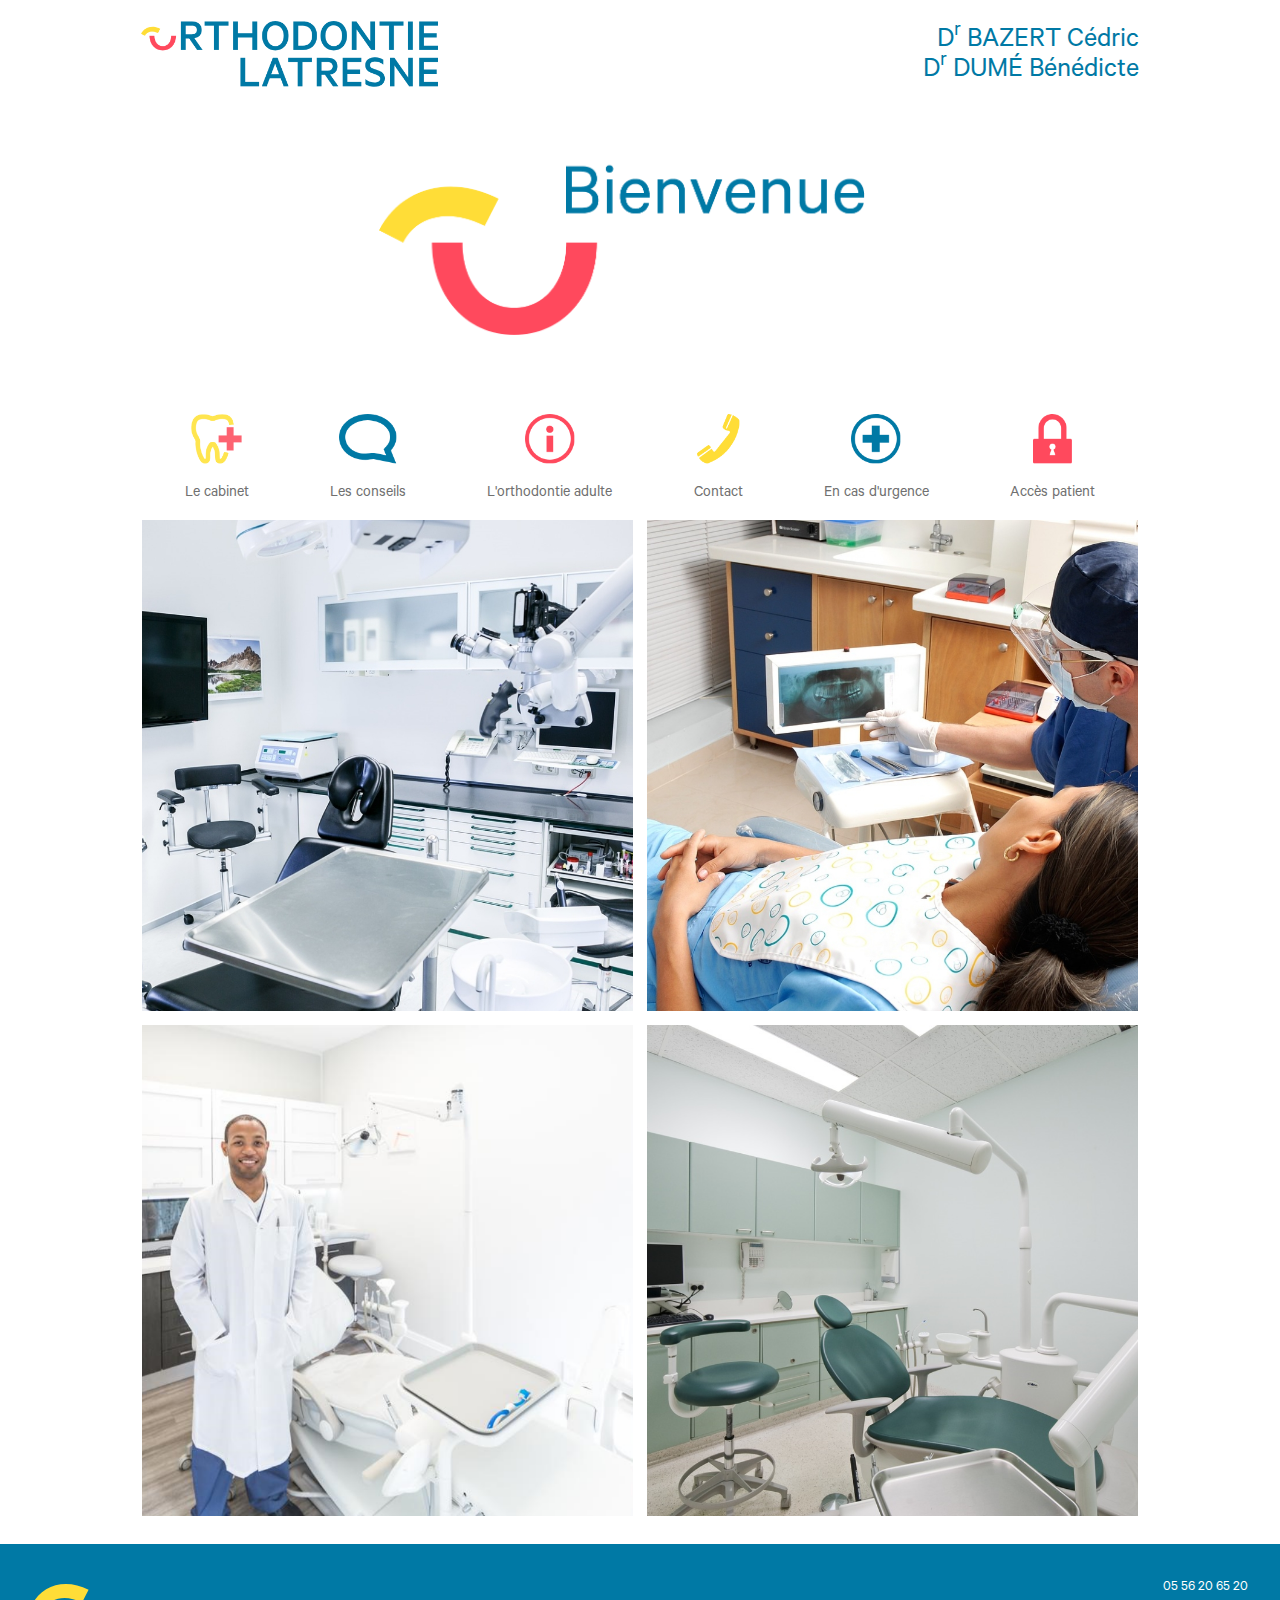
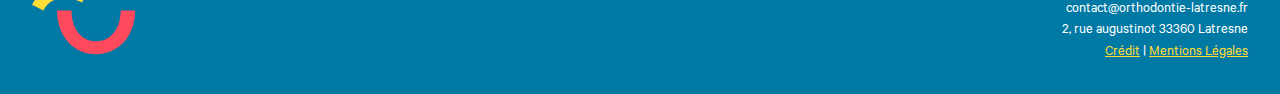
==== commit ed35a73e: "V0.91" ====
--- a/index.html
+++ b/index.html
@@ -51,14 +51,14 @@
 </header>
 -->
 
-<header class="d-none fixed-top" id="top"> <!--  sticky-top-->
+<header class="d-none fixed-top hp" id="top"> <!--  sticky-top-->
 
   <div class="container-fluid">
     <div class="row">
-      <div class="col-6">
-       <a class="navbar-brand" href="index.html"><img src="logo.png" alt="Orhodontie Latresne"></a>
+      <div class="col-md-4 col-6">
+       <a class="navbar-brand" href="index.html"><img src="img/logo-hp.png" alt="Orhodontie Latresne"></a>
      </div>
-     <div class="col-6 docteurs">
+     <div class="col-6 offset-md-2 docteurs">
        D<sup>r</sup> BAZERT Cédric <br>
        D<sup>r</sup> DUMÉ Bénédicte
      </div>
--- a/style.css
+++ b/style.css
@@ -107,6 +107,11 @@
 		line-height: 1.06;
 
 	}
+	.hp .docteurs{
+		font-size: 1.8rem;
+
+
+	}
 
 
 
@@ -361,41 +366,41 @@
 
 .popup{
 
-    position: fixed;
-    width: 100%;
-    height:100%;
-    background-color: rgba(4, 4, 21, .3);
-
-    padding-left: 20%;
-    padding-right: 20%;
-    top: 0;
-     padding-top: 10%;
-   
-    display: none;
-    z-index: 50000;
-    	transition: all .3s ease-out;
-    -webkit-transition:all .3s ease-out;
-    -o-transition:all .3s ease-out;
-    -moz-transition:all .3s ease-out;
-    -ms-transition:all .3s ease-out;
-
- 
-    
+	position: fixed;
+	width: 100%;
+	height:100%;
+	background-color: rgba(4, 4, 21, .3);
+
+	padding-left: 20%;
+	padding-right: 20%;
+	top: 0;
+	padding-top: 10%;
+
+	display: none;
+	z-index: 50000;
+	transition: all .3s ease-out;
+	-webkit-transition:all .3s ease-out;
+	-o-transition:all .3s ease-out;
+	-moz-transition:all .3s ease-out;
+	-ms-transition:all .3s ease-out;
+
+
+
 }
 
 .popupcontent{
-position: relative;
+	position: relative;
 	/*background-color: #F0F0EF;*/
-     margin : 0 auto;
-    padding-top: 1.5rem;
-    padding-bottom: 1.5rem;
-    padding-left: 3rem;
-    padding-right: 3rem;
-    color: #fff;
-    box-shadow: 0px 0px 30px rgba(0, 0, 0, 0.5); 
-    overflow: auto;
-    max-height: 80%;
-    
+	margin : 0 auto;
+	padding-top: 1.5rem;
+	padding-bottom: 1.5rem;
+	padding-left: 3rem;
+	padding-right: 3rem;
+	color: #fff;
+	box-shadow: 0px 0px 30px rgba(0, 0, 0, 0.5); 
+	overflow: auto;
+	max-height: 80%;
+
 }
 
 .popupcontent h3{
@@ -408,37 +413,37 @@
 }
 
 .popupcontent.mentions, .popupcontent.credits{
-background-color: #0079A5;
+	background-color: #0079A5;
 
 }
 
 .fermernl{
 
-position: absolute;
-top: 10px;
-right:10px;
+	position: absolute;
+	top: 10px;
+	right:10px;
 
 }
 
 .btnfermernl{
-    background-color: transparent;
-   /* background-image: url('img/fermerpopup.png');*/
-     color: #FF495D;
-     font-size: 2.1rem;
-     border: none;
-     	-webkit-transition: all 1s; /* Safari prior 6.1 */
+	background-color: transparent;
+	/* background-image: url('img/fermerpopup.png');*/
+	color: #FF495D;
+	font-size: 2.1rem;
+	border: none;
+	-webkit-transition: all 1s; /* Safari prior 6.1 */
 	transition: all 1s;
 	cursor: pointer;
 }
 
 
 .btnfermernl:hover{
-  /* background-color: #fff;*/
-     color: #fff;
-     /*opacity: .5;*/
-        border: none;
-        outline: none;
-     	-webkit-transition: all 1s; /* Safari prior 6.1 */
+	/* background-color: #fff;*/
+	color: #fff;
+	/*opacity: .5;*/
+	border: none;
+	outline: none;
+	-webkit-transition: all 1s; /* Safari prior 6.1 */
 	transition: all 1s;
 
 }
@@ -483,32 +488,45 @@
 
 	/* hide back of pane during swap */
 	.front, .back {
-		backface-visibility: hidden;
-
+		/*backface-visibility: hidden;
+		-webkit-backface-visibility: hidden;*/
+		 -webkit-backface-visibility: hidden;
+  		backface-visibility: hidden;
 		position: absolute;
 		top: 0;
 		left: 0;
 		width: 100%;
-
-	}
-
-	/* front pane, placed above back */
-	.front {
-		z-index: 2;
-		/* for firefox 31 */
-		transform: rotateY(0deg);
-		/*	background-color: red;*/
-	}
-
-	/* back, initially hidden pane */
-	.back {
-		transform: rotateY(180deg);
-	}
-
-	.back img{
-		width: 80%; 
-		margin: 0 auto;
-	}
+		-webkit-transition: all 1s; /* Safari prior 6.1 */
+		transition: all 1s;
+	}
+
+}
+
+/* front pane, placed above back */
+.front {
+
+	z-index: 2;
+	/* for firefox 31 */
+	transform: rotateY(0deg);
+
+}
+
+/* back, initially hidden pane */
+.back {
+	/*	backface-visibility: hidden;*/
+	/*z-index: 1;*/
+	transform: rotateY(180deg);
+}
+
+.back img{
+	width: 80%; 
+	margin: 0 auto;
+}
+
+.front img{
+	width: 80%; 
+	margin: 0 auto;
+}
 
       /*   .circle:before {
   content: ' \25CF';
@@ -527,8 +545,8 @@
    flex-direction: column;
    justify-content: center;
 }
-  #circleblue {
-  	background: #0079A5;
+#circleblue {
+	background: #0079A5;
    /* width: 200px;
    height: 200px;*/
    border-radius: 50%;
@@ -536,8 +554,8 @@
    flex-direction: column;
    justify-content: center;
 }
-  #circlejaune {
-  	background: #FFDD37;
+#circlejaune {
+	background: #FFDD37;
    /* width: 200px;
    height: 200px;*/
    border-radius: 50%;
@@ -547,13 +565,19 @@
 }
 .box{
 	position: relative;
-	width: 80%;		/* desired width */
+	/* width: 100%;*/
+	width: 80%;	 
 	margin: 0 auto;
+	padding-right: 0!important;
+	padding-left: 0!important;
 }
 .box:before{
 	content: "";
 	display: block;
 	padding-top: 100%; 	/* initial ratio of 1:1*/
+	/*background-color: red;
+	width: 100%;
+	height: 200px;*/
 }
 .content{
 	position:  absolute;
@@ -561,6 +585,8 @@
 	left: 0;
 	bottom: 0;
 	right: 0;
+	padding-right: 0!important;
+	padding-left: 0!important;
 
 }
 
@@ -583,7 +609,7 @@
 #sousmenuconseils a {
 	padding-right: 0px;
 	/*padding-left: 30px;*/
-	font-size: 2rem;
+	font-size: 1.5rem;
 	font-weight: 200;
 }
 
@@ -753,15 +779,15 @@
  transition: all 1s;*/
 }
 
-        .arrow-downjaune2 {
-        	width: 0; 
-        	height: 0; 
-        	border-left: 200px solid transparent;
-        	border-right: 200px solid transparent;
-        	padding: 0!important;
-        	border-top: 40px solid #FFDD37;
-        	position: absolute;
-        	bottom: -40px;
+.arrow-downjaune2 {
+	width: 0; 
+	height: 0; 
+	border-left: 200px solid transparent;
+	border-right: 200px solid transparent;
+	padding: 0!important;
+	border-top: 40px solid #FFDD37;
+	position: absolute;
+	bottom: -40px;
 
  /* -webkit-transition: all 1s;
  transition: all 1s;*/
@@ -902,81 +928,81 @@
         	padding-left: 7px;
 
 
-        }*/
-        #ortho .ligne {
-        	margin-bottom: 14px;
-        	padding-right: 7px;
-        	padding-left: 7px;
-
-        }
-
-        #ortho .blocblanc {
-        	background-color: #FFf; 
-        	/*max-width:503px; */
-        	height: 100%; 
-        	width: 100%; 
-        	padding: 3rem;
-        	float: right;
-        	overflow: auto;
-        	display: flex;
-        	flex-direction: column;
-        	justify-content: center;
-        }
-        #ortho .bloctransparent {
-
-        	height: 100%; 
-        	width: 100%; 
-        	padding: 3rem;
-        	float: right;
-        	overflow: auto;
-        	display: flex;
-        	flex-direction: column;
-        	justify-content: center;
-        }
-        #ortho .bgbleu{
-        	background-color: #0079A5;
-        	overflow: auto;
-
-        }
-
-        #ortho .bgbleu p, #ortho .bgbleu h1{
-
-        	color: white;
-
-        }
-
-
-        #ortho h1 {
-        	font-size: 2.2rem;
-        	color: #FF495D;
-        	text-align: center;
-        	margin-bottom: 2rem;
-        }
-
-        #ortho h2 {
-        	font-size: 1.6rem;
-        	color: #FF495D;
-        	margin-top: 2.2rem;
-        	margin-bottom: 1.2rem;
-        }
-
-
-        #ortho p {
-        	font-size: 0.9rem;
-        	font-weight: 200;
-        	color: #0079A5;
-        }
-
-
-        .arrow-downblanc {
-        	width: 0; 
-        	height: 0; 
-        	border-left: 200px solid transparent;
-        	border-right: 200px solid transparent;
-        	padding: 0!important;
-        	border-top: 40px solid #FFF;
-        	position: absolute;
-        	bottom: -40px;
+        	}*/
+        	#ortho .ligne {
+        		margin-bottom: 14px;
+        		padding-right: 7px;
+        		padding-left: 7px;
+
+        	}
+
+        	#ortho .blocblanc {
+        		background-color: #FFf; 
+        		/*max-width:503px; */
+        		height: 100%; 
+        		width: 100%; 
+        		padding: 3rem;
+        		float: right;
+        		overflow: auto;
+        		display: flex;
+        		flex-direction: column;
+        		justify-content: center;
+        	}
+        	#ortho .bloctransparent {
+
+        		height: 100%; 
+        		width: 100%; 
+        		padding: 3rem;
+        		float: right;
+        		overflow: auto;
+        		display: flex;
+        		flex-direction: column;
+        		justify-content: center;
+        	}
+        	#ortho .bgbleu{
+        		background-color: #0079A5;
+        		overflow: auto;
+
+        	}
+
+        	#ortho .bgbleu p, #ortho .bgbleu h1{
+
+        		color: white;
+
+        	}
+
+
+        	#ortho h1 {
+        		font-size: 2.2rem;
+        		color: #FF495D;
+        		text-align: center;
+        		margin-bottom: 2rem;
+        	}
+
+        	#ortho h2 {
+        		font-size: 1.6rem;
+        		color: #FF495D;
+        		margin-top: 2.2rem;
+        		margin-bottom: 1.2rem;
+        	}
+
+
+        	#ortho p {
+        		font-size: 0.9rem;
+        		font-weight: 200;
+        		color: #0079A5;
+        	}
+
+
+        	.arrow-downblanc {
+        		width: 0; 
+        		height: 0; 
+        		border-left: 200px solid transparent;
+        		border-right: 200px solid transparent;
+        		padding: 0!important;
+        		border-top: 40px solid #FFF;
+        		position: absolute;
+        		bottom: -40px;
 
  /* -webkit-transition: all 1s;
  transition: all 1s;*/
@@ -1178,95 +1204,100 @@
 
 /*.box{
 	width: 90%;	
-}*/
-
-.popup{
-	padding-left: 10%;
-	padding-right: 10%;
-}
-
-#cabinet p span{
-	font-size: .9rem;
-}
-
-		.navbar-nav{
-			max-width: 95%;
-		}
+	}*/
+
+	.popup{
+		padding-left: 10%;
+		padding-right: 10%;
+	}
+
+	#cabinet p span{
+		font-size: .9rem;
+	}
+
+	.navbar-nav{
+		max-width: 95%;
+	}
 		/*header .container-fluid{
 			max-width: 95%;
-		}*/
-		.docteurs{
-			font-size: 1rem;
+			}*/
+			.docteurs{
+				font-size: 1rem;
+			}
+				.hp .docteurs{
+		font-size: 1.1rem;
+
+
+	}
+
+			#cabinet h1 {
+				font-size: 1.5rem;
+
+				margin-bottom: 1rem;
+			}
+
+			#cabinet p {
+				font-size: 0.8rem;
+
+			}
+
+
 		}
 
-		#cabinet h1 {
-			font-size: 1.5rem;
-
-			margin-bottom: 1rem;
-		}
-
-		#cabinet p {
-			font-size: 0.8rem;
-
-		}
-
-
-	}
-
-	@media (max-width: 700px){
+		@media (max-width: 700px){
 /*
 html{
 	font-size: 80%;
-}*/
-
-		.texte-menu{
-			display: none;
-		}
-
-		#conseils .blocrouge{
-			padding: 1rem;
-		}
-		#conseils h1{
-			font-size: 1.8rem;
-			margin-bottom: 1rem;
-		}
-
-		header{
-			max-width: 100%;
-		}
-
-
-
-		.navbar-nav .nav-link{
-			padding-left: 5px;
-		}
-
-		#cabinet .blocrouge{
-			padding: 1rem;
-		}
-		#cabinet .blocjaune{
-			padding: 1rem;
-		}
-		#cabinet .blocbleu{
-			padding: 1rem;
-		}
-
-		.bgjaune{
-			padding: 1rem;
-		}
-
-		.bgbleu{
-			padding: 1rem;
-		}
-		.bgrouge{
-			padding: 1rem;
-		}
-
-		#sousmenuconseils a{
-			font-size: 1.2rem;
-		}
-
-	}
+	}*/
+
+	.texte-menu{
+		display: none;
+	}
+
+	#conseils .blocrouge{
+		padding: 1rem;
+	}
+	#conseils h1{
+		font-size: 1.8rem;
+		margin-bottom: 1rem;
+	}
+
+	header{
+		max-width: 100%;
+	}
+
+
+
+	.navbar-nav .nav-link{
+		padding-left: 5px;
+	}
+
+	#cabinet .blocrouge{
+		padding: 1rem;
+	}
+	#cabinet .blocjaune{
+		padding: 1rem;
+	}
+	#cabinet .blocbleu{
+		padding: 1rem;
+	}
+
+	.bgjaune{
+		padding: 1rem;
+	}
+
+	.bgbleu{
+		padding: 1rem;
+	}
+	.bgrouge{
+		padding: 1rem;
+	}
+
+	#sousmenuconseils a{
+		font-size: 1.2rem;
+	}
+
+}
 
 
 
@@ -1274,57 +1305,62 @@
 
 @media (max-width: 600px){
 
-#ortho h1{
-	font-size: 1.5rem;
-}
-
-.box{
-	width: 90%;	
-}
-
-.docteurs{
-	font-size: .8rem;
-}
-
-#hp, #cabinet, #ortho .container-fluid, #conseils, #contact, #sousmenuconseils, header .container-fluid{
-	max-width: 100%;
-
-}
-		.navbar{
-			max-width: 100%;
-			padding: 0;
-			padding-bottom: 10px;
-		}
-
-#conseils .ligne2, #conseils #videos{
-	padding-right: 11px;
-	padding-left: 11px;
-	margin-bottom: 8px;
-}
-
-       #ortho .ligne {
-        	margin-bottom: 14px;
-     	padding-right: 15px;
-	padding-left: 15px;
-
-        }
-
-
-.popup{
-
-	font-size: 80%;
-}
-
-}
-
-
-
-
-
-
-
-
-	@media (min-width: 1024px){
+	#ortho h1{
+		font-size: 1.5rem;
+	}
+
+	.box{
+		width: 90%;	
+	}
+
+	.docteurs{
+		font-size: .8rem;
+	}
+		.hp .docteurs{
+		font-size: 1rem;
+
+
+	}
+
+	#hp, #cabinet, #ortho .container-fluid, #conseils, #contact, #sousmenuconseils, header .container-fluid{
+		max-width: 100%;
+
+	}
+	.navbar{
+		max-width: 100%;
+		padding: 0;
+		padding-bottom: 10px;
+	}
+
+	#conseils .ligne2, #conseils #videos{
+		padding-right: 11px;
+		padding-left: 11px;
+		margin-bottom: 8px;
+	}
+
+	#ortho .ligne {
+		margin-bottom: 14px;
+		padding-right: 15px;
+		padding-left: 15px;
+
+	}
+
+
+	.popup{
+
+		font-size: 80%;
+	}
+
+}
+
+
+
+
+
+
+
+
+@media (min-width: 1024px){
 
 /*#fichesconseils{
 	max-width: 80%;
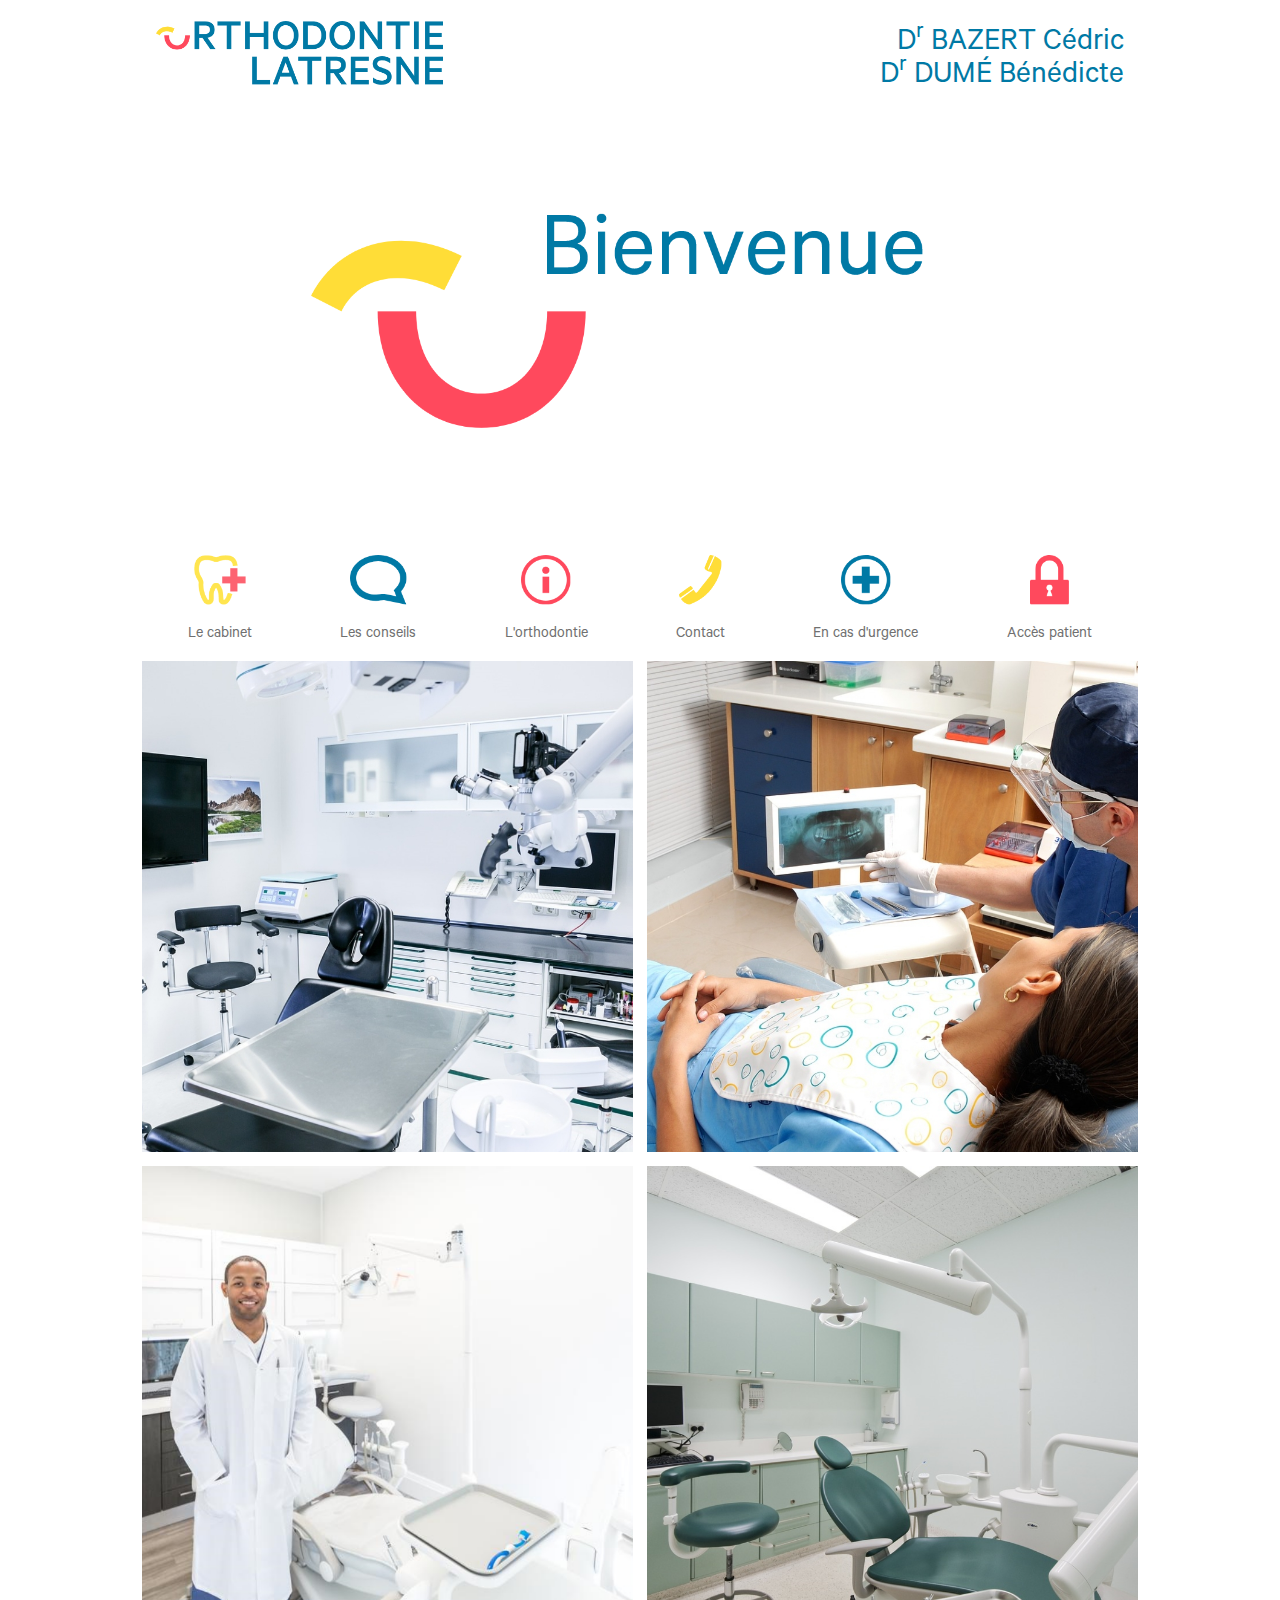
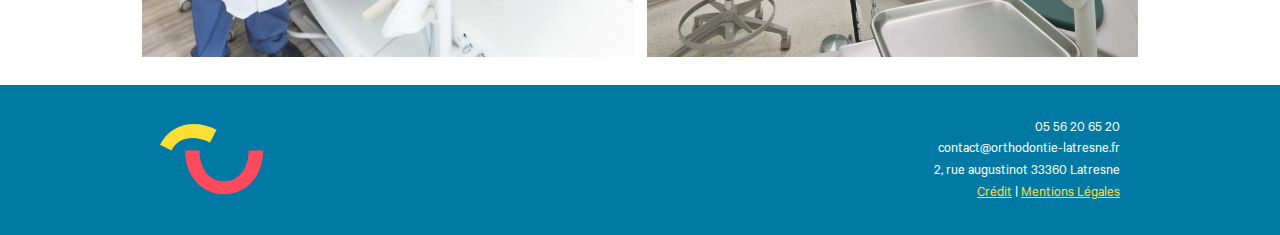
==== commit e485bf53: "V0.93" ====
--- a/index.html
+++ b/index.html
@@ -58,8 +58,8 @@
       <div class="col-md-4 col-6">
        <a class="navbar-brand" href="index.html"><img src="img/logo-hp.png" alt="Orhodontie Latresne"></a>
      </div>
-     <div class="col-6 offset-md-2 docteurs">
-       D<sup>r</sup> BAZERT Cédric <br>
+     <div class="col-6 offset-md-2  docteurs">
+       D<sup>r</sup> BAZERT Cédric<br>
        D<sup>r</sup> DUMÉ Bénédicte
      </div>
   </div>
@@ -69,7 +69,18 @@
 
 
 <div style="text-align: center; margin-top: 114px; margin-bottom: 15px;" class="d-none animated fadeInDown" id="bienvenue">
-		<img src="img/bienvenue.png" alt="bienvenue" style="max-width: 100%; max-height:275px; padding: 3rem;">
+  
+    <div class="container-fluid">
+    <div class="row">
+      <div class="col-8 offset-2">
+
+		<img src="img/bienvenue.png" alt="bienvenue" class="bienvenue">
+
+         </div>
+  </div>
+</div>
+
+
 </div>
 
 
@@ -100,7 +111,7 @@
       </li>
       <li class="nav-item">
         <a class="nav-link" href="ortho.html">
-        	<img src="img/menu_ortho.png" alt="L'orthodontie adulte"><span class="texte-menu"><br>L'orthodontie adulte</span>
+        	<img src="img/menu_ortho.png" alt="L'orthodontie adulte"><span class="texte-menu"><br>L'orthodontie</span>
     	</a>
       </li>
       <li class="nav-item">
--- a/style.css
+++ b/style.css
@@ -1,7 +1,7 @@
 /*
 Theme Name: Orthodontie Lastresne
-Theme URI: http://understrap.com
-Author: Holger Koenemann
+Theme URI: 
+Author: 
 Author URI: http://www.holgerkoenemann.de
 GitHub Theme URI: https://github.com/understrap/understrap
 Description: Combination of Automattic´s _s theme and Bootstrap 4. Made as a solid starting point for your next theme project and WordPress website. Use it as starter theme or as a parent theme. It is up to you. Including Font Awesome support, built-in widget slider and much more you need for basic websites. IMPORTANT: All developer dependencies are not bundled with this install file. Just download the .zip, extract it and run "npm install" and "gulp copy-assets" inside the extracted /understrap folder.
@@ -80,12 +80,19 @@
 
 	header .container-fluid{
 
+		/*padding: 0;*/
+		max-width: 80%;
+		/*margin: 0 auto;*/
+	} 
+	header.hp .row{
+		align-items: flex-end;
+	/*align-items: center;*/
 		padding: 0;
-		max-width: 80%;
-		margin: 0 auto;
-	} 
-	header .row{
-		align-items: center;
+	}
+
+		header .row{
+	
+	align-items: flex-start;
 		padding: 0;
 	}
 
@@ -98,18 +105,37 @@
 		max-width: 80%;
 		margin: 0 auto;
 	}
+
+	.navbar-brand{
+		padding-top: 0;
+		padding-bottom: 0;
+
+	}
+	.navbar-brand img{
+
+		vertical-align: top;
+	}
+
+		.hp .navbar-brand{
+		padding-top: .3125rem;
+		padding-bottom: .3125rem;
+	}
+
+	
 
 	.docteurs{
 		/*display: inline;*/
 		text-align: right;
 		color: #0079A5;
-		font-size: 1.5rem;
+		/*font-size: 1.5rem;*/
+		font-size: 1.5vw;
 		line-height: 1.06;
 
 	}
 	.hp .docteurs{
-		font-size: 1.8rem;
-
+		/*font-size: 2.1rem;*/
+font-size: 2.5vw;
+line-height: 1.02;
 
 	}
 
@@ -199,11 +225,17 @@
 font-size: .9rem;
 }
 
+footer.inverse{
+	background-color: #fff;
+
+}
+
 footer .container-fluid{
 	background-color: #0079A5;
 	justify-content: space-between;
 	/*color: #0079A5;*/
 	padding: 2rem;
+	width: 80%;
 
 }
 
@@ -246,6 +278,15 @@
 	text-decoration: none;
 }
 
+
+
+.bienvenue{
+max-width: 80%; 
+padding-bottom: 3rem; 
+padding-top: 3rem; 
+margin-bottom: 3rem;
+margin-top: 3rem;
+}
 
 #cabinet {
 	/*text-align: center;*/
@@ -324,20 +365,32 @@
 }
 
 #cabinet h2 {
-	font-size: 1.6rem;
+	/*font-size: 1.6rem;*/
+	font-size: 2vw;
 	color: #FF495D;
-	margin-top: 2.2rem;
-	margin-bottom: 1.2rem;
+	margin-top: 2rem;
+	margin-bottom: 1rem;
 }
 
 
 #cabinet p {
 	font-size: 0.9rem;
+	/*font-size: 1.5vw;*/
 	font-weight: 200;
-}
-
-#cabinet p span{
-	font-size: 1.1rem;
+
+}
+
+
+
+#cabinet .content p {
+	/*font-size: 0.9rem;*/
+	font-size: 1vw;
+	font-weight: 200;
+
+}
+
+#cabinet .content p span{
+	font-size: 1.2vw;
 	font-weight: 200;
 	line-height: 1.2rem;
 }
@@ -800,6 +853,10 @@
 	margin: 0 auto;
 }
 
+
+
+
+
 #conseils .blocrouge {
 	background-color: #FF495D; 
 	/*max-width:503px; */
@@ -848,7 +905,17 @@
 	font-weight: 200;
 }
 
-
+#conseils .carte{
+	font-size: 2.5vw; /*2.2rem;*/
+}
+
+@media (max-width: 576px){
+#conseils .carte{
+	font-size: 4vw; /*2.2rem;*/
+}
+
+
+}
 
 .video-responsive{
 	overflow:hidden;
@@ -922,6 +989,10 @@
         	max-width: 80%;
         	margin: 0 auto;
         }
+
+        #ortho .imgrond{
+max-width: 70%;
+}
 
        /* #ortho div {
         	padding-right: 7px;
@@ -1024,6 +1095,11 @@
 }
 #contact .ligne {
 	margin-bottom: 14px;
+}
+
+#contact .blocmaps {
+padding: 0;
+
 }
 
 #contact .blocrouge {
@@ -1206,14 +1282,23 @@
 	width: 90%;	
 	}*/
 
+
+
+#cabinet h2 {
+	margin-top: 1rem;
+	margin-bottom: 0.5rem;
+}
+
+
+
 	.popup{
 		padding-left: 10%;
 		padding-right: 10%;
 	}
 
-	#cabinet p span{
+	/*#cabinet p span{
 		font-size: .9rem;
-	}
+	}*/
 
 	.navbar-nav{
 		max-width: 95%;
@@ -1221,14 +1306,19 @@
 		/*header .container-fluid{
 			max-width: 95%;
 			}*/
-			.docteurs{
+		
+
+		/*	.docteurs{
 				font-size: 1rem;
 			}
-				.hp .docteurs{
+*/
+
+			
+			/*	.hp .docteurs{
 		font-size: 1.1rem;
 
 
-	}
+	}*/
 
 			#cabinet h1 {
 				font-size: 1.5rem;
@@ -1236,20 +1326,58 @@
 				margin-bottom: 1rem;
 			}
 
-			#cabinet p {
+			/*#cabinet p {
 				font-size: 0.8rem;
 
 			}
-
+*/
 
 		}
 
-		@media (max-width: 700px){
+		@media (max-width: 768px){ /* 700 ????*/
 /*
 html{
 	font-size: 80%;
 	}*/
 
+
+
+#cabinet h2 {
+	font-size: 4vw;
+	color: #FF495D;
+	margin-top: 2rem;
+	margin-bottom: 1rem;
+}
+
+
+#cabinet p {
+	font-size: 2.4vw;
+	font-weight: 200;
+
+}
+
+#cabinet p span{
+	font-size: 3vw;
+	font-weight: 200;
+	line-height: 1.2rem;
+}
+
+
+
+.docteurs{
+		/*font-size: 1rem;*/
+		font-size: 2.5vw;
+
+	}
+
+		.hp .docteurs{
+		/*font-size: 1rem;*/
+		font-size: 3.5vw;
+
+	}
+
+
+
 	.texte-menu{
 		display: none;
 	}
@@ -1305,6 +1433,13 @@
 
 @media (max-width: 600px){
 
+		.hp .docteurs{
+		/*font-size: 1rem;*/
+		font-size: 5vw;
+
+	}
+
+
 	#ortho h1{
 		font-size: 1.5rem;
 	}
@@ -1315,11 +1450,6 @@
 
 	.docteurs{
 		font-size: .8rem;
-	}
-		.hp .docteurs{
-		font-size: 1rem;
-
-
 	}
 
 	#hp, #cabinet, #ortho .container-fluid, #conseils, #contact, #sousmenuconseils, header .container-fluid{
